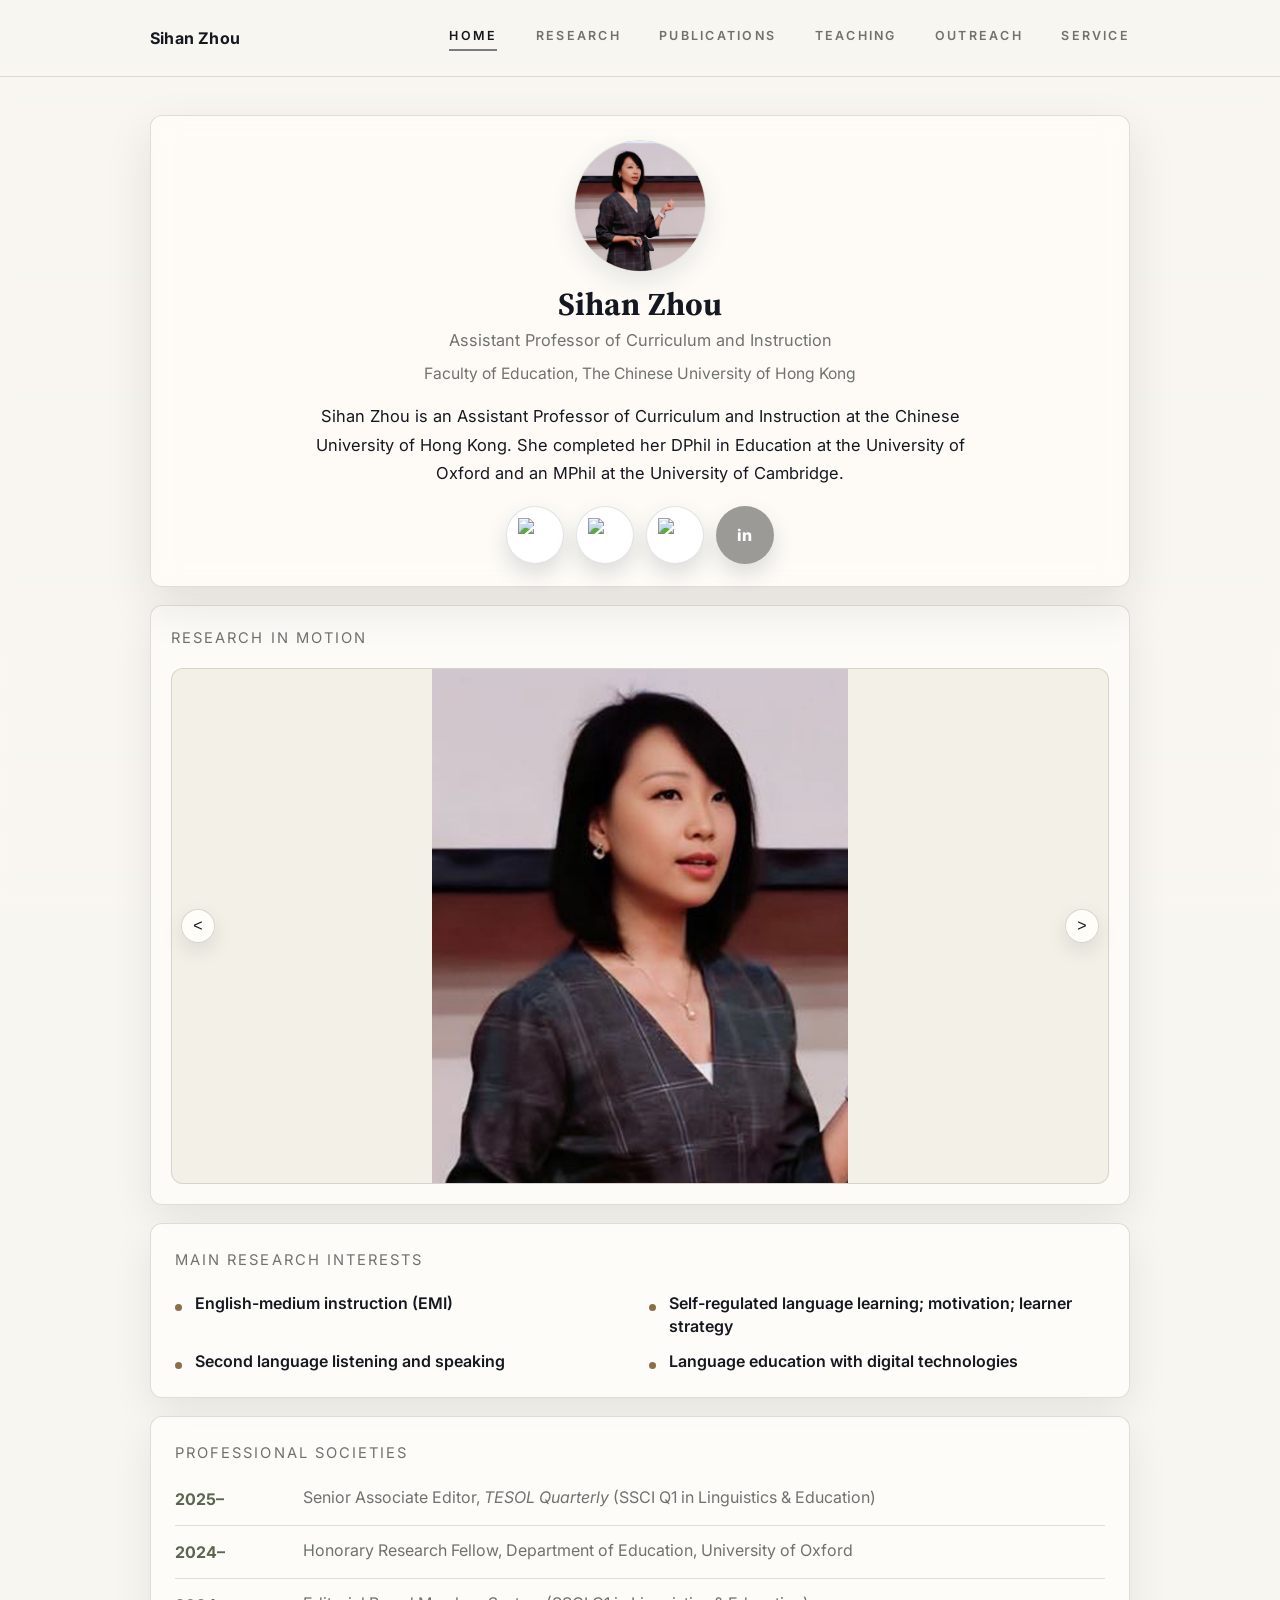
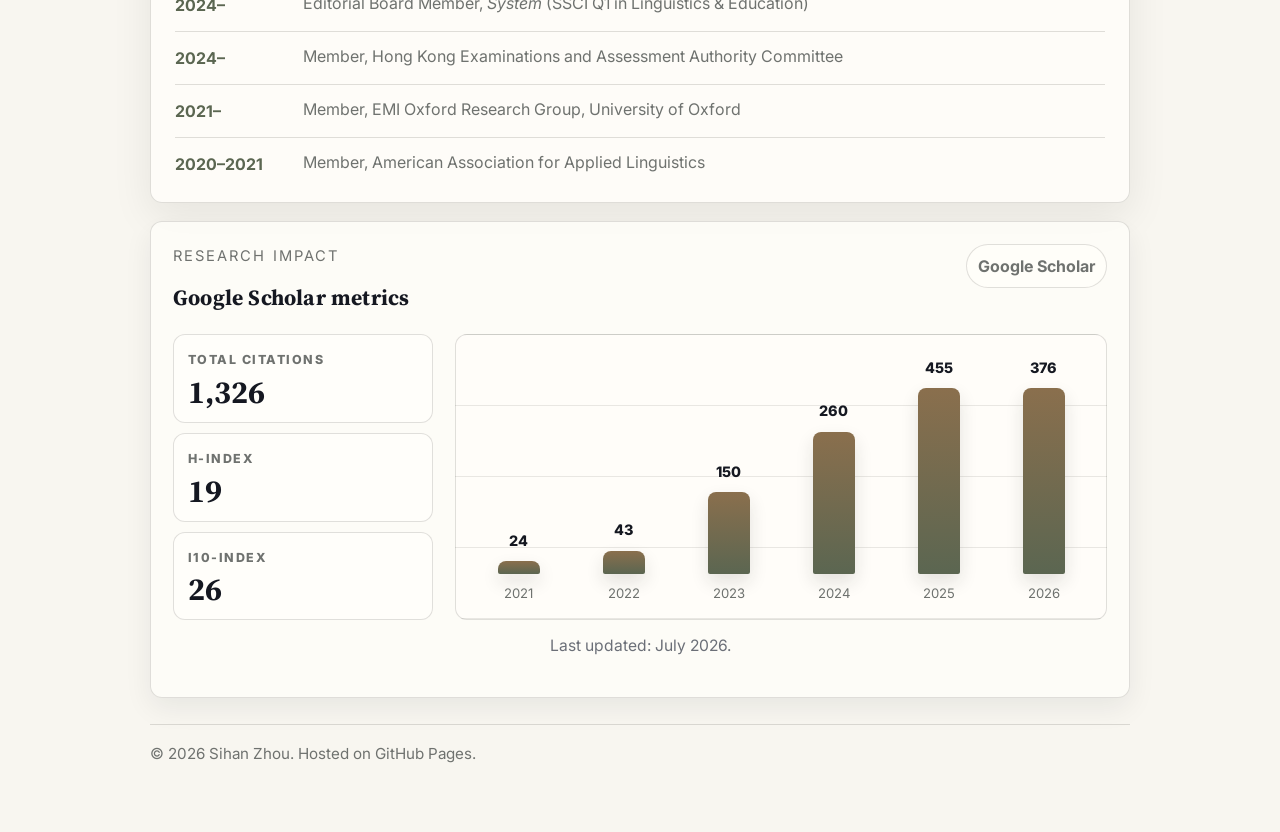
==== index.html @ 5aae5fed "Update homepage navigation and outreach content" ====
<!doctype html>
<html lang="en">
<head>
  <meta charset="utf-8" />
  <meta name="viewport" content="width=device-width, initial-scale=1" />
  <title>Sihan Zhou</title>
  <meta name="description" content="Academic homepage of Sihan Zhou, Assistant Professor at The Chinese University of Hong Kong." />
  <link rel="stylesheet" href="assets/style.css?v=12" />
</head>

<body class="home" data-tone="about">
<header class="site-header">
  <div class="container header-inner">
    <div class="brand">
      <a href="index.html">Sihan Zhou</a>
    </div>
    <nav class="nav">
      <a class="active" href="index.html">Home</a>
      <a href="research.html">Research</a>
      <a href="publications.html">Publications</a>
      <a href="teaching.html">Teaching</a>
      <a href="outreach.html">Outreach</a>
      <a href="service.html">Service</a>
    </nav>
  </div>
</header>

<main class="container">
  <section class="profile hero-profile">
    <img class="avatar-top" src="assets/avatar.jpg" alt="Portrait of Sihan Zhou" />
    <h1 class="name">Sihan Zhou</h1>
    <div class="role">Assistant Professor of Curriculum and Instruction</div>
    <div class="affil">Faculty of Education, The Chinese University of Hong Kong</div>

    <p class="hero-intro">
      Sihan Zhou is an Assistant Professor of Curriculum and Instruction at the Chinese University of Hong Kong. She completed her DPhil in Education at the University of Oxford and an MPhil at the University of Cambridge.
    </p>

    <div class="social-row profile-icons" aria-label="Profile links">
      <a class="social-icon logo-icon" href="https://scholar.google.com/citations?hl=en&user=duCsCeUAAAAJ" target="_blank" rel="noopener noreferrer" aria-label="Google Scholar">
        <img src="https://scholar.google.com/favicon.ico" alt="Google Scholar">
      </a>
      <a class="social-icon logo-icon" href="https://www.researchgate.net/profile/Sihan-Zhou-2" target="_blank" rel="noopener noreferrer" aria-label="ResearchGate">
        <img src="https://www.researchgate.net/favicon.ico" alt="ResearchGate">
      </a>
      <a class="social-icon logo-icon" href="https://www.fed.cuhk.edu.hk/cri/faculty/prof-zhou-sihan/" target="_blank" rel="noopener noreferrer" aria-label="CUHK profile">
        <img src="https://www.cuhk.edu.hk/favicon.ico" alt="CUHK">
      </a>
      <a class="social-icon muted-icon live-icon" href="https://uk.linkedin.com/in/sihan-zhou?trk=people-guest_people_search-card" target="_blank" rel="noopener noreferrer" aria-label="LinkedIn">in</a>
    </div>
  </section>

  <section class="home-band home-showcase">
    <div class="showcase-copy">
      <div class="kicker">Research in motion</div>
      <p>
        This homepage gathers Sihan Zhou's research on self-regulated learning, EMI, technology-assisted language learning, publications, teaching, and professional service.
      </p>
    </div>
    <div class="gallery-shell">
      <button class="gallery-arrow gallery-arrow-left" type="button" aria-label="Scroll gallery left">&lt;</button>
      <div class="photo-gallery" aria-label="Homepage image gallery">
        <figure class="photo-card tall">
          <img src="assets/gallery/sihan-zhou.jpg" alt="Sihan Zhou giving a talk" loading="lazy">
        </figure>
        <figure class="photo-card">
          <img src="assets/gallery/library.jpg" alt="Library bookshelves" loading="lazy">
        </figure>
        <figure class="photo-card">
          <img src="assets/gallery/open-books.jpg" alt="Open books arranged on a table" loading="lazy">
        </figure>
      </div>
      <button class="gallery-arrow gallery-arrow-right" type="button" aria-label="Scroll gallery right">&gt;</button>
    </div>
  </section>

  <section class="home-band home-list-panel">
    <div class="kicker">Main research interests</div>
    <ul class="interest-list">
      <li>English-medium instruction (EMI)</li>
      <li>Self-regulated language learning; motivation; learner strategy</li>
      <li>Second language listening and speaking</li>
      <li>Language education with digital technologies</li>
    </ul>
  </section>

  <section class="home-band home-list-panel">
    <div class="kicker">Professional societies</div>
    <div class="society-timeline">
      <article>
        <span>2025&ndash;</span>
        <p>Senior Associate Editor, <em>TESOL Quarterly</em> (SSCI Q1 in Linguistics &amp; Education)</p>
      </article>
      <article>
        <span>2024&ndash;</span>
        <p>Honorary Research Fellow, Department of Education, University of Oxford</p>
      </article>
      <article>
        <span>2024&ndash;</span>
        <p>Editorial Board Member, <em>System</em> (SSCI Q1 in Linguistics &amp; Education)</p>
      </article>
      <article>
        <span>2024&ndash;</span>
        <p>Member, Hong Kong Examinations and Assessment Authority Committee</p>
      </article>
      <article>
        <span>2021&ndash;</span>
        <p>Member, EMI Oxford Research Group, University of Oxford</p>
      </article>
      <article>
        <span>2020&ndash;2021</span>
        <p>Member, American Association for Applied Linguistics</p>
      </article>
    </div>
  </section>

  <section class="home-band impact-overview">
    <div class="impact-heading">
      <div>
        <div class="kicker">Research impact</div>
        <h2>Google Scholar metrics</h2>
      </div>
      <a href="https://scholar.google.com/citations?hl=en&user=duCsCeUAAAAJ" target="_blank" rel="noopener noreferrer">Google Scholar</a>
    </div>

    <div class="impact-grid">
      <div class="impact-metrics">
        <article>
          <span>Total citations</span>
          <strong>1,326</strong>
        </article>
        <article>
          <span>h-index</span>
          <strong>19</strong>
        </article>
        <article>
          <span>i10-index</span>
          <strong>26</strong>
        </article>
      </div>

      <div class="citation-chart" aria-label="Google Scholar citations by year, 2021 to 2026">
        <div class="bar" style="--value:5.3%"><span>24</span><em>2021</em></div>
        <div class="bar" style="--value:9.5%"><span>43</span><em>2022</em></div>
        <div class="bar" style="--value:33%"><span>150</span><em>2023</em></div>
        <div class="bar" style="--value:57%"><span>260</span><em>2024</em></div>
        <div class="bar" style="--value:100%"><span>455</span><em>2025</em></div>
        <div class="bar" style="--value:82.6%"><span>376</span><em>2026</em></div>
      </div>
    </div>

    <p class="metric-note">Last updated: July 2026.</p>
  </section>

  <footer class="footer">
    <div>© <span id="year"></span> Sihan Zhou. Hosted on GitHub Pages.</div>
  </footer>
</main>

<script src="assets/site.js?v=12"></script>
</body>
</html>
---- assets/style.css ----
@import url('https://fonts.googleapis.com/css2?family=Inter:wght@400;500;600&family=Source+Serif+4:wght@400;600;700&display=swap');

/* THEME TOKENS (整站色调) */
:root{
  /* Global text
     --fg: 主正文颜色（标题/正文）
     --muted: 次级文字（说明/label/注释）
  */
  --fg:#151821;
  --muted:#6f726f;

  /* Brand accent
     --accent: 链接色/可点击强调
     --accent2: 少量点缀色（可选）
  */
  --accent:#5b6651;
  --accent2:#8a6f4d;

  /* Surfaces / borders
     --line: 分割线/边框
     --glass: 毛玻璃卡片底（更透明）
     --glass-strong: 毛玻璃卡片底（更实）
  */
  --line: rgba(40, 40, 34, 0.14);
  --glass: rgba(255, 254, 250, 0.70);
  --glass-strong: rgba(255, 254, 250, 0.82);

  /* Page backgrounds 
     --page-bg: 非 home 页背景
  */
  --page-bg: #f8f6f0;

  /* Home background control
     home-fallback: 背景图加载失败时的底色
     home-veil: 背景图上覆盖的
  */
  --home-fallback: #f8f6f0;
  --home-veil: rgba(248, 246, 240, 0.72);

  /* Metrics palette (卡片内部小块配色) */
  --m-green:#A5B46E;
  --m-gold:#E9C77B;
  --m-red:#9E4A47;

  /* Layout */
  --max: 980px;
  --radius: 12px;
  --shadow: 0 18px 48px rgba(30, 29, 25, 0.10);
  --page-accent: var(--accent);
  --page-accent-soft: rgba(91, 102, 81, 0.12);
}

/* BASE */
*{ box-sizing:border-box; }
html{ scroll-behavior:smooth; }

body{
  margin:0;
  color:var(--fg);
  line-height:1.75;
  font-family: Inter, ui-sans-serif, system-ui, -apple-system, Segoe UI, Roboto, Helvetica, Arial;
  background: var(--page-bg);
}

/* Links */
a{ color:var(--accent); text-decoration:none; }
a:hover{ text-decoration:underline; }

.page-about,
.page-research,
.page-publications,
.page-teaching,
.page-service,
.page-contact{
  --page-accent:#5b6651;
  --page-accent-soft:rgba(91,102,81,0.12);
}

body:not(.home) h1{
  color:var(--fg);
}

body:not(.home) .section{
  border-top:1px solid var(--line);
}

body:not(.home) .pills a:hover,
body:not(.home) .tools a:hover{
  border-color:var(--page-accent);
  background:var(--page-accent-soft);
}

/* Layout */
.container{
  width:min(var(--max), calc(100% - 44px));
  margin:0 auto;
}

main{ padding:24px 0 64px; }

/* Header */
.site-header{
  position:sticky;
  top:0;
  z-index:50;
  background:rgba(248,246,240,0.94);
  backdrop-filter: blur(10px);
  -webkit-backdrop-filter: blur(10px);
  border-bottom:1px solid var(--line);
}

.header-inner{
  display:flex;
  align-items:center;
  justify-content:space-between;
  gap:34px;
  padding:24px 0;
}

.brand a{
  font-weight:700;
  letter-spacing:0.2px;
  color:var(--fg);
}

.brand .sub{
  display:none;
}

.nav{
  display:flex;
  flex-wrap:nowrap;
  gap:clamp(20px, 3vw, 42px);
  justify-content:flex-end;
  align-items:center;
  font-size:0.78rem;
  letter-spacing:0.18em;
  text-transform:uppercase;
  font-weight:600;
  white-space:nowrap;
}

.nav a{
  position:relative;
  padding:4px 0 8px;
  border-radius:0;
  color:var(--muted);
  border:0;
  background:transparent;
  box-shadow:none;
  line-height:1.2;
}

.nav a.active,
.nav a:hover{
  color:var(--fg);
  background:transparent;
  text-decoration:none;
}

.nav a::after{
  content:"";
  position:absolute;
  left:0;
  right:0;
  bottom:0;
  height:2px;
  background:currentColor;
  transform:scaleX(0);
  transform-origin:center;
  opacity:0.55;
  transition:transform 180ms ease, opacity 180ms ease;
}

.nav a.active::after,
.nav a:hover::after{
  transform:scaleX(1);
}

/* Typography */
h1,h2,h3{
  font-family: "Source Serif 4", ui-serif, Georgia, "Times New Roman", Times, serif;
  letter-spacing:0.2px;
}

h1{ margin:0 0 8px; font-size:2.2rem; line-height:1.18; }
h2{ margin:0 0 10px; font-size:1.36rem; }
h3{ margin:0 0 8px; font-size:1.06rem; }

.lead{ margin:0 0 14px; color:var(--muted); font-size:1.06rem; }
.small{ color:var(--muted); font-size:0.95rem; }

hr.sep{
  border:0;
  border-top:1px solid var(--line);
  margin:18px 0;
}

/* Footer */
.footer{
  margin-top:26px;
  padding-top:16px;
  border-top:1px solid var(--line);
  color:var(--muted);
  font-size:0.95rem;
}

/* HOME: fixed landscape background + glass foreground */
body.home{
  background: var(--home-fallback);
}

body.home::before{
  content:"";
  position:fixed;
  inset:0;
  background:
    linear-gradient(180deg, rgba(255,255,255,0.16) 0%, rgba(255,255,255,0.22) 100%);
  background-size: cover;
  background-position: center;
  background-repeat:no-repeat;
  transform: translateZ(0);
  z-index:-2;
}

/* Soft veil for readability (driven by --home-veil) */
body.home::after{
  content:"";
  position:fixed;
  inset:0;
  background: var(--home-veil);
  backdrop-filter: blur(2px);
  -webkit-backdrop-filter: blur(2px);
  z-index:-1;
}

/* Home stays in one quiet tone across sections. */
body.home[data-tone]{ --home-veil: rgba(248, 246, 240, 0.72); }

/* TOP PROFILE BLOCK (centered) */
.profile{
  margin-top:14px;
  text-align:center;
  padding:18px 14px 16px;
  border:1px solid var(--line);
  border-radius: var(--radius);
  background: var(--glass);
  backdrop-filter: blur(14px) saturate(140%);
  -webkit-backdrop-filter: blur(14px) saturate(140%);
  box-shadow: var(--shadow);
}

.hero-profile{
  padding:24px 18px 22px;
}

.hero-intro{
  width:min(680px, 100%);
  margin:14px auto 0;
  color:var(--fg);
  font-size:1.03rem;
}

.profile .avatar-top{
  width: 132px;
  height: 132px;
  border-radius: 999px; /* circular crop */
  object-fit: cover;
  border:1px solid var(--line);
  box-shadow: 0 10px 26px rgba(16,24,40,0.10);
  display:block;
  margin: 0 auto;
}

.profile .name{
  margin-top:14px;
  margin-bottom:2px;
  font-size:2rem;
}

.profile .role{
  color: var(--muted);
  font-size:1.02rem;
}

.profile .affil{
  margin-top:6px;
  color: var(--muted);
  font-size:0.98rem;
}

.pills{
  display:flex;
  flex-wrap:wrap;
  gap:10px;
  justify-content:center;
  margin-top:12px;
}

.pills a{
  padding:7px 11px;
  border:1px solid var(--line);
  border-radius:999px;
  color:var(--muted);
  background:rgba(255,254,250,0.72);
}

.pills a:hover{
  background:rgba(255,255,255,0.88);
  color:var(--fg);
  text-decoration:none;
}

/* GLASS PANELS (home + reusable) */
.panels{
  margin-top:18px;
  padding-bottom: 26px;
  scroll-snap-type: y proximity;
}

.panel{
  scroll-snap-align: start;
  width:min(760px, 100%);
  margin: 18vh auto 0;
  padding: 18px 18px 20px;
  border:1px solid var(--line);
  border-radius: var(--radius);
  background: var(--glass-strong);
  backdrop-filter: blur(14px) saturate(140%);
  -webkit-backdrop-filter: blur(14px) saturate(140%);
  box-shadow: 0 12px 30px rgba(16, 24, 40, 0.10);
}

.panel:first-child{ margin-top: 12vh; }

.kicker{
  font-size:0.92rem;
  letter-spacing:0.14em;
  text-transform:uppercase;
  color: var(--muted);
  margin-bottom:8px;
}

/* HORIZONTAL SCROLLING GALLERY (inside a panel) */
.gallery{
  margin-top:12px;
  display:flex;
  gap:12px;
  overflow-x:auto;
  padding-bottom:6px;
  scroll-snap-type: x mandatory;
  -webkit-overflow-scrolling: touch;
}

.gallery::-webkit-scrollbar{ height:8px; }
.gallery::-webkit-scrollbar-thumb{
  background: rgba(16,24,40,0.18);
  border-radius:999px;
}

.g-item{
  flex: 0 0 auto;
  width: min(520px, 82vw);
  scroll-snap-align: start;
  border:1px solid var(--line);
  border-radius: var(--radius);
  background: rgba(255,255,255,0.72);
  overflow:hidden;
}

.g-item img{
  width:100%;
  height: 300px;
  object-fit: cover;
  display:block;
}

.g-item .cap{
  padding:10px 12px;
  border-top:1px solid var(--line);
  color: var(--muted);
  font-size:0.95rem;
}

/* PUBLICATIONS: mini tools */
.pub{
  padding:12px 0;
  border-top:1px dashed var(--line);
}

.pub:first-of-type{ border-top:none; padding-top:0; }

.pub .tools{
  margin-top:8px;
  display:flex;
  flex-wrap:wrap;
  gap:10px;
}

.pub .tools a{
  padding:7px 11px;
  border:1px solid var(--line);
  border-radius:999px;
  color:var(--muted);
  background:rgba(255,255,255,0.70);
}

.pub .tools a:hover{
  background:rgba(255,255,255,0.88);
  color:var(--fg);
  text-decoration:none;
}

.home-band{
  margin-top:18px;
}

.quick-grid{
  display:grid;
  grid-template-columns: repeat(2, minmax(0, 1fr));
  gap:12px;
}

.quick-card{
  display:block;
  min-height:124px;
  padding:16px;
  border:1px solid var(--line);
  border-radius:var(--radius);
  background:rgba(255,254,250,0.74);
  backdrop-filter: blur(12px) saturate(140%);
  -webkit-backdrop-filter: blur(12px) saturate(140%);
  box-shadow: 0 8px 24px rgba(16, 24, 40, 0.08);
  color:var(--fg);
}

.quick-card:hover{
  text-decoration:none;
  background:rgba(255,254,250,0.92);
}

.quick-card strong{
  display:block;
  margin-top:8px;
  line-height:1.45;
}

.home-list-panel{
  padding:24px;
  border:1px solid var(--line);
  border-radius:var(--radius);
  background:rgba(255,254,250,0.76);
  box-shadow: 0 14px 40px rgba(30, 29, 25, 0.08);
}

.interest-list{
  list-style:none;
  margin:18px 0 0;
  padding:0;
  display:grid;
  grid-template-columns:repeat(2, minmax(0, 1fr));
  gap:12px 18px;
}

.interest-list li{
  position:relative;
  padding-left:20px;
  color:var(--fg);
  font-weight:600;
  line-height:1.45;
}

.interest-list li::before{
  content:"";
  position:absolute;
  left:0;
  top:0.75em;
  width:7px;
  height:7px;
  border-radius:999px;
  background:var(--accent2);
}

.society-timeline{
  margin-top:18px;
  display:grid;
  gap:12px;
}

.society-timeline article{
  display:grid;
  grid-template-columns:110px 1fr;
  gap:18px;
  padding-top:12px;
  border-top:1px solid var(--line);
}

.society-timeline article:first-child{
  border-top:none;
  padding-top:0;
}

.society-timeline span{
  color:var(--accent);
  font-weight:700;
}

.society-timeline p{
  margin:0;
  color:var(--muted);
  line-height:1.55;
}

.home-showcase{
  display:block;
  padding:20px;
  border:1px solid var(--line);
  border-radius:var(--radius);
  background:rgba(255,254,250,0.70);
  box-shadow: 0 14px 40px rgba(30, 29, 25, 0.08);
}

.showcase-copy{
  margin-bottom:16px;
}

.showcase-copy h2{
  display:none;
}

.showcase-copy p{
  display:none;
  margin:0;
  color:var(--muted);
}

.gallery-shell{
  position:relative;
}

.photo-gallery{
  display:flex;
  gap:0;
  overflow:hidden;
  scroll-snap-type:x mandatory;
  scroll-behavior:smooth;
  padding:0;
  scrollbar-width:none;
}

.photo-card{
  flex:0 0 100%;
  position:relative;
  margin:0;
  overflow:hidden;
  border-radius:var(--radius);
  border:1px solid var(--line);
  background:#f3f0e8;
  scroll-snap-align:start;
  aspect-ratio: 16 / 8.8;
}

.photo-card.tall{
  grid-row:auto;
}

.photo-card img{
  width:100%;
  height:100%;
  display:block;
  object-fit:contain;
  object-position:center;
}

.photo-card figcaption{
  display:none;
}

.gallery-arrow{
  position:absolute;
  top:50%;
  z-index:2;
  width:34px;
  height:34px;
  border-radius:999px;
  border:1px solid rgba(40,40,34,0.18);
  background:rgba(255,254,250,0.88);
  color:var(--fg);
  font-size:1rem;
  line-height:1;
  cursor:pointer;
  transform:translateY(-50%);
  box-shadow:0 8px 20px rgba(30,29,25,0.10);
}

.gallery-arrow:hover{
  background:#fffefa;
}

.gallery-arrow-left{ left:10px; }
.gallery-arrow-right{ right:10px; }

.home-social-block{
  margin-top:26px;
  padding-top:20px;
  border-top:1px solid var(--line);
}

.research-overview h2{
  margin-bottom:18px;
}

.research-home-grid{
  display:grid;
  grid-template-columns:repeat(3, minmax(0, 1fr));
  gap:14px;
}

.research-home-grid article{
  min-height:220px;
  padding:18px;
  border:1px solid var(--line);
  border-radius:var(--radius);
  background:rgba(255,254,250,0.76);
}

.research-home-grid span{
  display:block;
  margin-bottom:26px;
  color:var(--accent2);
  font-family:"Source Serif 4", ui-serif, Georgia, "Times New Roman", Times, serif;
  font-size:1.6rem;
  font-weight:700;
}

.research-home-grid p{
  margin:0;
  color:var(--muted);
}

.current-work-grid{
  display:grid;
  grid-template-columns:repeat(3, minmax(0, 1fr));
  gap:14px;
  margin-top:14px;
}

.current-work-grid a{
  display:block;
  padding:14px 16px;
  border-top:2px solid rgba(91,102,81,0.38);
  color:var(--fg);
  background:rgba(255,254,250,0.58);
}

.current-work-grid a:hover{
  background:rgba(255,254,250,0.88);
  text-decoration:none;
}

.current-work-grid span{
  display:block;
  margin-bottom:6px;
  color:var(--muted);
  font-size:0.78rem;
  font-weight:800;
  letter-spacing:0.12em;
  text-transform:uppercase;
}

.impact-overview{
  padding:22px;
  border:1px solid var(--line);
  border-radius:var(--radius);
  background:rgba(255,254,250,0.72);
  box-shadow:0 10px 28px rgba(16,24,40,0.07);
}

.impact-heading{
  display:flex;
  align-items:flex-start;
  justify-content:space-between;
  gap:18px;
  margin-bottom:18px;
}

.impact-heading h2{
  margin-bottom:0;
}

.impact-heading a{
  flex:0 0 auto;
  padding:7px 11px;
  border:1px solid var(--line);
  border-radius:999px;
  color:var(--muted);
  background:rgba(255,254,250,0.72);
  font-weight:700;
}

.impact-heading a:hover{
  color:var(--fg);
  background:#fffefa;
  text-decoration:none;
}

.impact-grid{
  display:grid;
  grid-template-columns:260px minmax(0, 1fr);
  gap:22px;
  align-items:stretch;
}

.impact-metrics{
  display:grid;
  gap:10px;
}

.impact-metrics article{
  padding:14px;
  border:1px solid var(--line);
  border-radius:var(--radius);
  background:rgba(255,254,250,0.78);
}

.impact-metrics span{
  display:block;
  color:var(--muted);
  font-size:0.78rem;
  font-weight:800;
  letter-spacing:0.12em;
  text-transform:uppercase;
}

.impact-metrics strong{
  display:block;
  margin-top:5px;
  color:var(--fg);
  font-family:"Source Serif 4", ui-serif, Georgia, "Times New Roman", Times, serif;
  font-size:2rem;
  line-height:1;
}

.citation-chart{
  min-height:260px;
  display:grid;
  grid-template-columns:repeat(6, minmax(0, 1fr));
  gap:12px;
  align-items:end;
  padding:20px 16px 14px;
  border:1px solid var(--line);
  border-radius:var(--radius);
  background:
    linear-gradient(to top, rgba(40,40,34,0.10) 1px, transparent 1px) 0 0 / 100% 25%,
    rgba(255,254,250,0.62);
}

.citation-chart .bar{
  min-width:0;
  height:100%;
  display:flex;
  flex-direction:column;
  justify-content:flex-end;
  align-items:center;
  gap:8px;
}

.citation-chart .bar::before{
  content:"";
  width:100%;
  max-width:42px;
  height:var(--value);
  min-height:12px;
  border-radius:8px 8px 2px 2px;
  background:linear-gradient(180deg, #8a6f4d, #5b6651);
  box-shadow:0 8px 18px rgba(30,29,25,0.12);
}

.citation-chart span{
  order:-1;
  color:var(--fg);
  font-weight:800;
  font-size:0.9rem;
}

.citation-chart em{
  color:var(--muted);
  font-style:normal;
  font-size:0.82rem;
}

.about-prose{
  font-family:"Source Serif 4", ui-serif, Georgia, "Times New Roman", Times, serif;
  font-size:1.22rem;
  line-height:1.9;
  color:#555651;
}

.about-prose p{
  margin:0 0 24px;
}

.about-prose p:last-child{
  margin-bottom:0;
}

.text-highlight{
  color:#a56f37;
}

.event-feature{
  display:grid;
  grid-template-columns:minmax(0, 1fr) minmax(220px, 340px);
  gap:22px;
  align-items:start;
}

.event-feature img{
  width:100%;
  display:block;
  border-radius:var(--radius);
  border:1px solid var(--line);
  box-shadow:0 14px 32px rgba(30,29,25,0.12);
}

.colorful-grid .quick-card{
  position:relative;
  overflow:hidden;
}

.colorful-grid .quick-card::before{
  content:"";
  position:absolute;
  inset:0 auto 0 0;
  width:5px;
  background:#8a6f4d;
}

.accent-research,
.accent-publications,
.accent-teaching{ --card-accent:#8a6f4d; }

.theme-list{
  display:grid;
  gap:14px;
}

.theme-list h3{
  margin-bottom:4px;
}

.featured-mini{
  display:grid;
  gap:10px;
}

.featured-mini a{
  display:block;
  padding:11px 12px;
  border:1px solid var(--line);
  border-radius:var(--radius);
  background:rgba(255,255,255,0.64);
  color:var(--fg);
}

.featured-mini a:hover{
  background:rgba(255,255,255,0.88);
  text-decoration:none;
}

.more-link{
  margin-top:14px;
}

.section{
  margin-top:18px;
  padding:22px;
  border:1px solid var(--line);
  border-radius:var(--radius);
  background:rgba(255,254,250,0.72);
  box-shadow: 0 10px 28px rgba(16, 24, 40, 0.07);
}

.intro-section,
.contact-panel{
  display:grid;
  grid-template-columns: 1fr auto;
  align-items:center;
  gap:22px;
}

.contact-redesign{
  grid-template-columns:minmax(0, 0.9fr) minmax(0, 1.1fr);
  align-items:start;
}

.contact-intro{
  max-width:620px;
}

.page-portrait{
  width:154px;
  height:154px;
  border-radius:999px;
  object-fit:cover;
  border:1px solid var(--line);
}

.grid{
  display:grid;
  grid-template-columns: repeat(2, minmax(0, 1fr));
  gap:14px;
}

.item{
  padding:16px;
  border:1px solid var(--line);
  border-radius:var(--radius);
  background:rgba(255,254,250,0.62);
}

.item p{
  margin:0;
  color:var(--muted);
}

.research-strip{
  display:flex;
  flex-wrap:wrap;
  gap:10px;
}

.research-strip span{
  padding:10px 12px;
  border:1px solid var(--line);
  border-radius:999px;
  background:rgba(255,254,250,0.72);
  color:var(--fg);
}

.research-grid{
  grid-template-columns: repeat(3, minmax(0, 1fr));
}

.theme-card{
  border-top:3px solid color-mix(in srgb, var(--accent) 48%, white);
}

.grant-list,
.service-list{
  display:grid;
  gap:14px;
}

.grant-card,
.service-card,
.feature-pub,
.course-card{
  border:1px solid var(--line);
  border-radius:var(--radius);
  background:rgba(255,254,250,0.78);
  box-shadow: 0 8px 24px rgba(16, 24, 40, 0.06);
}

.grant-card{
  display:grid;
  grid-template-columns: 112px 1fr;
  gap:16px;
  padding:16px;
}

.grant-year{
  align-self:start;
  padding:8px 10px;
  border-radius:999px;
  background:rgba(31,94,75,0.12);
  color:var(--accent);
  font-weight:700;
  text-align:center;
  font-size:0.9rem;
}

.grant-card h3,
.service-card h3,
.course-card h3,
.feature-pub h3{
  margin-bottom:6px;
}

.grant-card p,
.service-card p,
.course-card p,
.feature-pub p{
  margin:0;
  color:var(--muted);
}

.featured-pubs{
  display:grid;
  gap:14px;
}

.feature-pub{
  display:grid;
  grid-template-columns: 118px 1fr;
  gap:16px;
  padding:16px;
}

.feature-pub.hot{
  border-color:rgba(138,111,77,0.24);
  background:linear-gradient(90deg, rgba(138,111,77,0.10), rgba(255,254,250,0.78));
}

.badge{
  display:inline-block;
  margin-bottom:8px;
  padding:4px 8px;
  border-radius:999px;
  background:rgba(138,111,77,0.12);
  color:#6d5435;
  font-size:0.8rem;
  font-weight:700;
}

.journal-cover{
  width:104px;
  height:138px;
  object-fit:cover;
  object-position:center;
  align-self:start;
  border-radius:8px;
  border:1px solid rgba(16,24,40,0.16);
  box-shadow:0 10px 22px rgba(16,24,40,0.16);
  background:#fff;
}

.service-cover{
  width:78px;
  height:104px;
}

.journal-mark{
  width:74px;
  height:96px;
  display:grid;
  place-items:center;
  align-self:start;
  border-radius:8px;
  border:1px solid rgba(16,24,40,0.16);
  box-shadow:0 8px 18px rgba(16,24,40,0.10);
  color:white;
  font-weight:800;
  letter-spacing:0.06em;
}

.journal-mark.system{ background:linear-gradient(145deg, #1f5e4b, #8cb369); }
.journal-mark.relc{ background:linear-gradient(145deg, #345995, #03cea4); }
.journal-mark.elt{ background:linear-gradient(145deg, #7a2e3a, #f4a261); }
.journal-mark.lt{ background:linear-gradient(145deg, #243b53, #7b2cbf); }
.journal-mark.aila{ background:linear-gradient(145deg, #2f3e46, #d9a441); }

.feature-pub a,
.service-card a{
  display:inline-block;
  margin-top:10px;
  font-weight:700;
}

.pub-year{
  margin-top:18px;
}

.pub-year:first-of-type{
  margin-top:0;
}

.cite-count{
  display:inline-block;
  margin-left:6px;
  padding:2px 7px;
  border-radius:999px;
  background:var(--page-accent-soft);
  color:var(--page-accent);
  font-weight:700;
  font-size:0.86rem;
}

.pub{
  display:grid;
  gap:8px;
}

.pub-tags{
  display:flex;
  flex-wrap:wrap;
  gap:6px;
}

.tag{
  display:inline-flex;
  align-items:center;
  min-height:24px;
  padding:2px 8px;
  border-radius:999px;
  background:rgba(91,102,81,0.10);
  color:#4f5947;
  font-size:0.76rem;
  font-weight:800;
  letter-spacing:0.04em;
}

.tag.citation{
  background:rgba(138,111,77,0.12);
  color:#6d5435;
}

.tag.sci{
  background:rgba(91,102,81,0.14);
  color:#46513d;
}

.tag.q1{
  background:rgba(165,180,110,0.22);
  color:#4e5a2f;
}

.tag.q2{
  background:rgba(233,199,123,0.25);
  color:#735b22;
}

.talk-list{
  display:grid;
  gap:10px;
  margin:0;
  padding-left:20px;
}

.talk-list li{
  color:var(--muted);
}

.course-grid{
  display:grid;
  grid-template-columns: repeat(3, minmax(0, 1fr));
  gap:14px;
}

.course-card{
  padding:16px;
}

.course-card span{
  display:inline-block;
  margin-bottom:10px;
  color:var(--accent);
  font-weight:800;
  font-size:0.9rem;
}

.service-card{
  padding:16px;
}

.service-details{
  margin:12px 0 0;
  padding-left:20px;
  color:var(--muted);
}

.service-details li{
  margin-bottom:8px;
}

.service-card.with-mark{
  display:grid;
  grid-template-columns:92px 1fr;
  gap:16px;
}

.left-pills{
  justify-content:flex-start;
}

.publication-callout{
  background:rgba(255,255,255,0.72);
}

.contact-list{
  display:grid;
  grid-template-columns:repeat(2, minmax(0, 1fr));
  gap:12px;
  min-width:0;
  width:100%;
}

.contact-list div{
  padding:14px;
  border:1px solid var(--line);
  border-radius:var(--radius);
  background:rgba(255,254,250,0.72);
  min-width:0;
}

.contact-list a{
  overflow-wrap:anywhere;
}

.contact-list span{
  display:block;
  margin-bottom:4px;
  color:var(--muted);
  font-size:0.92rem;
}

.social-section{
  text-align:center;
}

.social-row{
  display:flex;
  flex-wrap:wrap;
  gap:12px;
  justify-content:center;
  margin-top:14px;
}

.social-icon{
  width:48px;
  height:48px;
  display:grid;
  place-items:center;
  border-radius:999px;
  background:#202020;
  color:white;
  font-weight:800;
  letter-spacing:0.02em;
  box-shadow:0 10px 22px rgba(16,24,40,0.14);
}

.social-icon.logo-icon{
  background:white;
  border:1px solid rgba(16,24,40,0.12);
}

.social-icon.logo-icon img{
  width:28px;
  height:28px;
  object-fit:contain;
}

.profile-icons{
  margin-top:18px;
}

.profile-icons .social-icon{
  width:58px;
  height:58px;
}

.profile-icons .social-icon.logo-icon img{
  width:34px;
  height:34px;
}

.profile-icons .muted-icon{
  opacity:1;
  cursor:pointer;
  background:#9b9a96;
}

.social-icon:hover{
  background:var(--page-accent);
  color:white;
  text-decoration:none;
}

.muted-icon{
  opacity:0.45;
  cursor:not-allowed;
}

/* METRICS CARDS (glass + palette trio) */
.metrics{
  display:grid;
  grid-template-columns: repeat(2, minmax(0, 1fr));
  gap:16px;
  margin-top:14px;
}

.metric-card{
  border-radius: var(--radius);
  border: 1px solid rgba(255,255,255,0.35);
  background: rgba(255,255,255,0.28);
  backdrop-filter: blur(16px) saturate(150%);
  -webkit-backdrop-filter: blur(16px) saturate(150%);
  box-shadow: 0 18px 50px rgba(16, 24, 40, 0.14);
  padding:18px;
}

.metric-card h3{
  margin:0 0 12px;
  font-family: Inter, ui-sans-serif, system-ui, -apple-system, Segoe UI, Roboto, Helvetica, Arial;
  font-weight:700;
  font-size:1.18rem;
  letter-spacing:0.2px;
  color: var(--fg);
}

.metric-grid{
  display:grid;
  grid-template-columns: repeat(2, minmax(0, 1fr));
  gap:12px;
}

.metric{
  border-radius: 16px;
  border: 1px solid rgba(255,255,255,0.38);
  background: rgba(255,255,255,0.32);
  backdrop-filter: blur(14px) saturate(150%);
  -webkit-backdrop-filter: blur(14px) saturate(150%);
  padding:14px 12px;
  text-align:center;
  box-shadow: 0 10px 26px rgba(16, 24, 40, 0.10);
}

.metric .num{
  font-size:1.95rem;
  font-weight:750;
  color: var(--fg);
  line-height:1.05;
}

.metric .label{
  margin-top:6px;
  font-size:0.98rem;
  color: rgba(16, 24, 40, 0.62);
}

/* palette accents by position (cards: 1=Scholar, 2=RG; tiles: 1/2) */
.metric-card:nth-child(1) .metric:nth-child(1){
  background: color-mix(in srgb, var(--m-gold) 38%, rgba(255,255,255,0.30));
}
.metric-card:nth-child(1) .metric:nth-child(2){
  background: color-mix(in srgb, var(--m-green) 38%, rgba(255,255,255,0.30));
}
.metric-card:nth-child(2) .metric:nth-child(1){
  background: color-mix(in srgb, var(--m-green) 38%, rgba(255,255,255,0.30));
}
.metric-card:nth-child(2) .metric:nth-child(2){
  background: color-mix(in srgb, var(--m-red) 34%, rgba(255,255,255,0.30));
}

/* fallback for browsers without color-mix */
@supports not (background: color-mix(in srgb, white 50%, black)){
  .metric-card:nth-child(1) .metric:nth-child(1){ background: rgba(233,199,123,0.34); }
  .metric-card:nth-child(1) .metric:nth-child(2){ background: rgba(165,180,110,0.34); }
  .metric-card:nth-child(2) .metric:nth-child(1){ background: rgba(165,180,110,0.34); }
  .metric-card:nth-child(2) .metric:nth-child(2){ background: rgba(158,74,71,0.30); }
}

.metric-note{
  margin-top:12px;
  text-align:center;
  color: rgba(16, 24, 40, 0.62);
  font-size:0.98rem;
}

/* Responsive */
@media (max-width: 900px){
  .panel{ margin-top: 10vh; }
  .g-item img{ height: 240px; }
}

@media (max-width: 860px){
  .metrics{ grid-template-columns: 1fr; }
  .quick-grid,
  .interest-list,
  .grid,
  .research-grid,
  .research-home-grid,
  .current-work-grid,
  .impact-grid,
  .course-grid,
  .home-showcase,
  .intro-section,
  .contact-panel{
    grid-template-columns:1fr;
  }

  .grant-card,
  .feature-pub,
  .service-card.with-mark,
  .event-feature{
    grid-template-columns:1fr;
  }

  .society-timeline article{
    grid-template-columns:1fr;
    gap:4px;
  }

  .photo-card.tall{
    grid-row:auto;
  }

  .page-portrait{
    width:132px;
    height:132px;
  }
}

@media (max-width: 620px){
  .container{
    width:min(100% - 32px, var(--max));
  }

  .header-inner{
    display:flex;
    align-items:center;
    padding:14px 0;
    gap:16px;
  }

  .brand{
    width:auto;
    margin-bottom:0;
    flex:0 0 auto;
  }

  .brand a{
    display:block;
    white-space:nowrap;
  }

  .nav{
    flex-wrap:nowrap;
    justify-content:flex-start;
    gap:16px;
    overflow-x:auto;
    padding-bottom:4px;
    -webkit-overflow-scrolling: touch;
    font-size:0.68rem;
    flex:1 1 auto;
  }

  .nav a{
    flex:0 0 auto;
    padding:4px 0 8px;
  }

  h1{
    font-size:2rem;
  }

  .profile{
    padding:20px 16px;
  }
}

/* Publications: compact metrics */
.pubpage .metrics{
  gap: 12px;
  margin-top: 10px;
}

.pubpage .metric-card{
  padding: 14px;
  box-shadow: 0 12px 34px rgba(16, 24, 40, 0.12);
}

.pubpage .metric-card h3{
  margin: 0 0 10px;
  font-size: 1.02rem;
}

.pubpage .metric-grid{
  gap: 10px;
}

.pubpage .metric{
  padding: 10px 10px;
  border-radius: 14px;
}

.pubpage .metric .num{
  font-size: 1.45rem;
  font-weight: 750;
}

.pubpage .metric .label{
  margin-top: 4px;
  font-size: 0.92rem;
}

.pubpage .metric-note{
  margin-top: 10px;
  font-size: 0.92rem;
}

/* optional: keep cards narrower */
.pubpage .metrics{
  width: min(720px, 100%);
}

/* Publications: center metrics + center note */
.pubpage .metrics{
  width: fit-content;
  margin: 10px auto 0;
  justify-content: center;
  align-content: center;
}

.pubpage .metric-note{
  width: fit-content;
  margin: 10px auto 0;
}

@media (max-width: 860px){
  .pubpage .metrics{
    width: min(520px, 100%);
  }
}
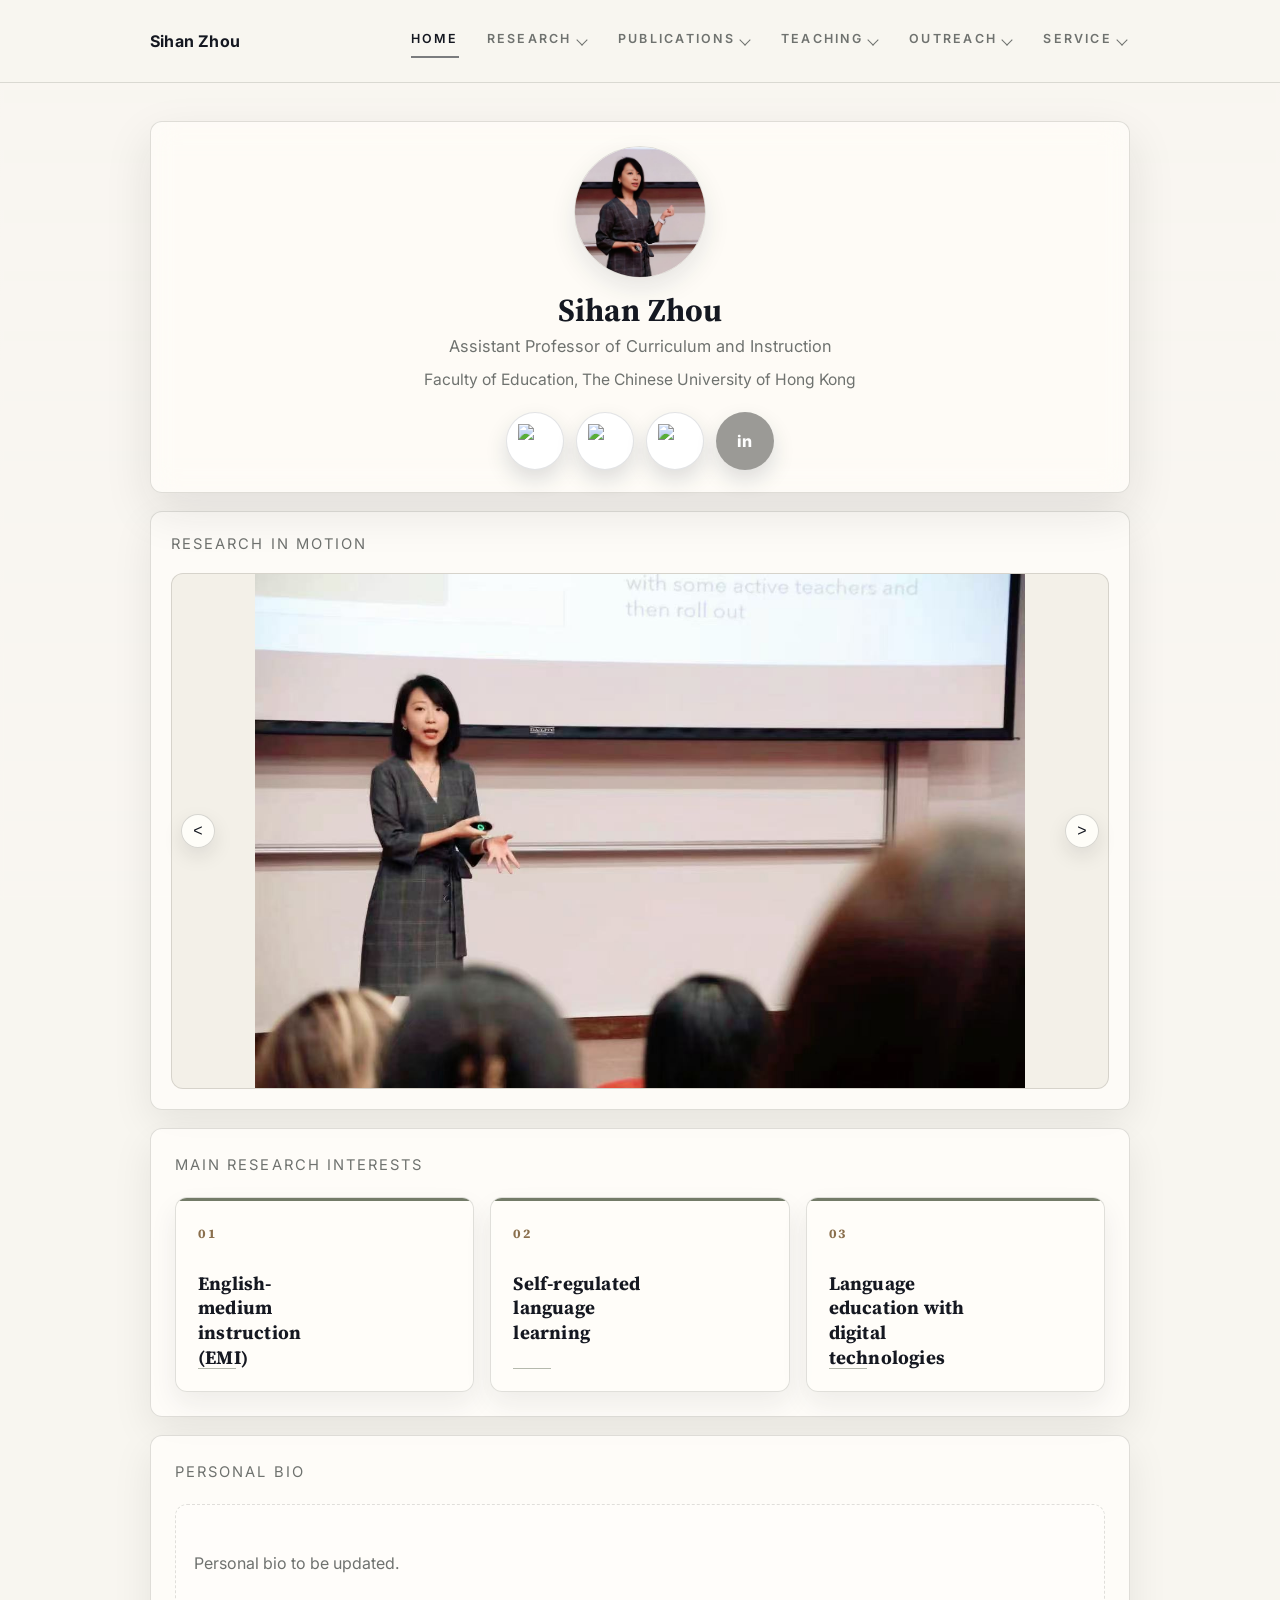
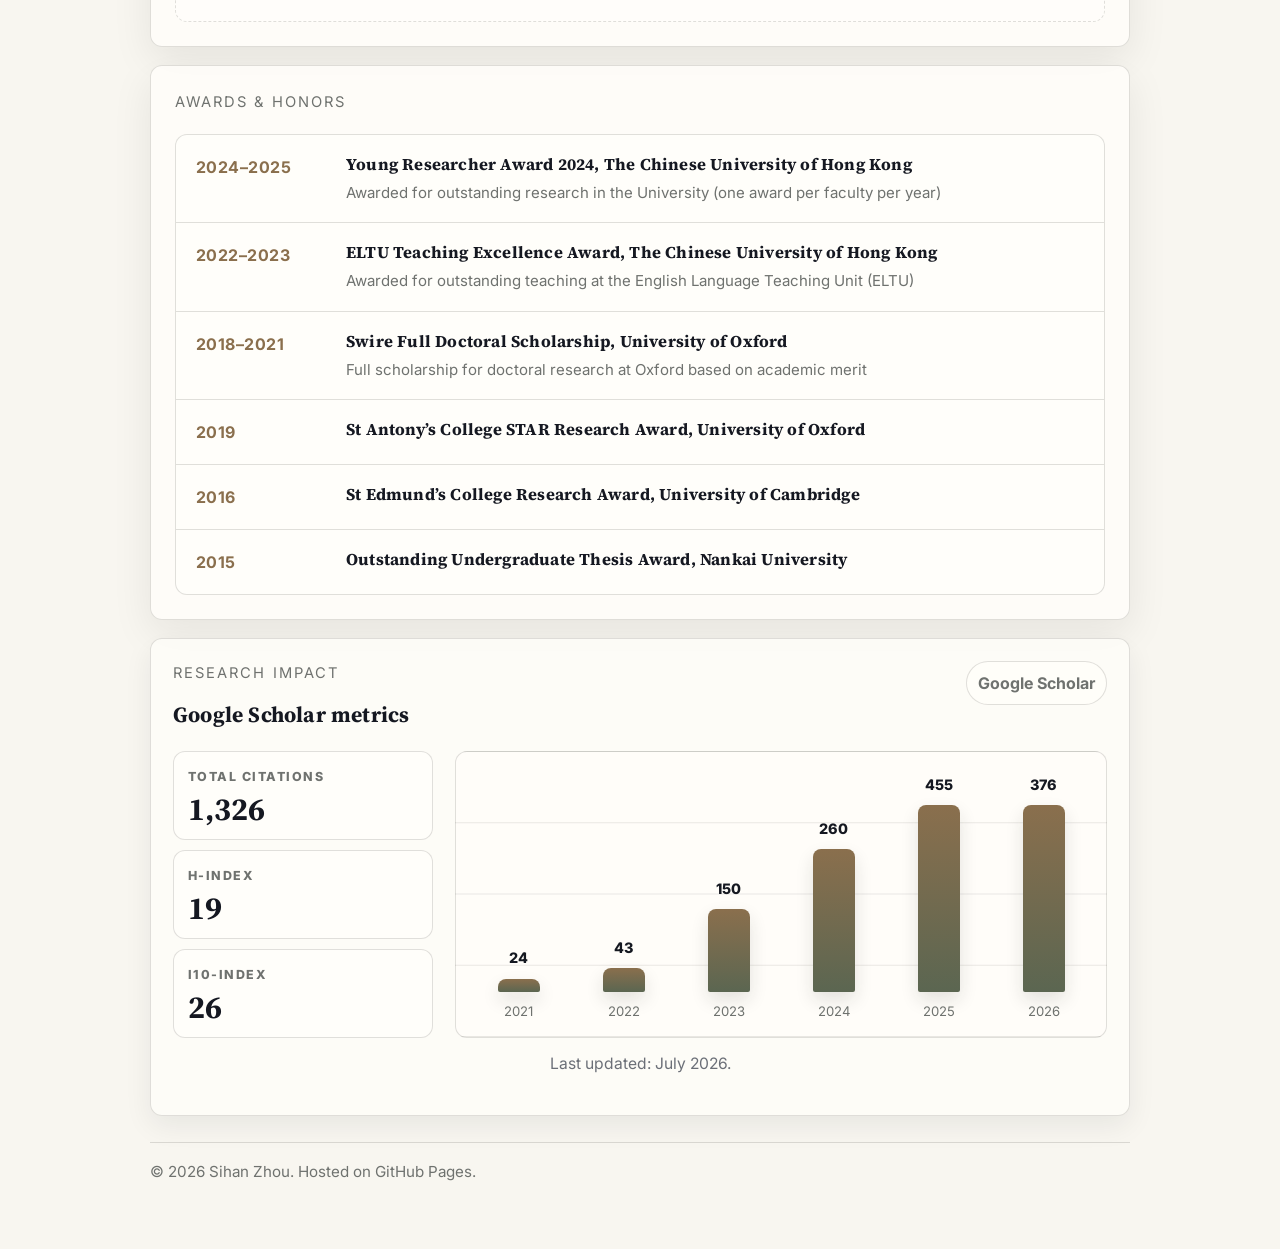
==== commit 8bc85879: "Revise academic site content and galleries" ====
--- a/index.html
+++ b/index.html
@@ -5,7 +5,7 @@
   <meta name="viewport" content="width=device-width, initial-scale=1" />
   <title>Sihan Zhou</title>
   <meta name="description" content="Academic homepage of Sihan Zhou, Assistant Professor at The Chinese University of Hong Kong." />
-  <link rel="stylesheet" href="assets/style.css?v=12" />
+  <link rel="stylesheet" href="assets/style.css?v=16" />
 </head>
 
 <body class="home" data-tone="about">
@@ -14,13 +14,49 @@
     <div class="brand">
       <a href="index.html">Sihan Zhou</a>
     </div>
-    <nav class="nav">
-      <a class="active" href="index.html">Home</a>
-      <a href="research.html">Research</a>
-      <a href="publications.html">Publications</a>
-      <a href="teaching.html">Teaching</a>
-      <a href="outreach.html">Outreach</a>
-      <a href="service.html">Service</a>
+    <nav class="nav" aria-label="Main navigation">
+      <a class="nav-top active" href="index.html">Home</a>
+      <div class="nav-group">
+        <a class="nav-top" href="research.html">Research</a>
+        <button class="nav-toggle" type="button" aria-expanded="false" aria-label="Open Research menu"></button>
+        <div class="dropdown-menu">
+          <a href="research.html#projects-grants">Projects &amp; Grants</a>
+          <a href="research.html#invited-presentations-talks">Invited Conference Presentations &amp; Talks</a>
+        </div>
+      </div>
+      <div class="nav-group">
+        <a class="nav-top" href="publications.html">Publications</a>
+        <button class="nav-toggle" type="button" aria-expanded="false" aria-label="Open Publications menu"></button>
+        <div class="dropdown-menu">
+          <a href="publications.html#featured-publications">Featured High-impact Publications</a>
+          <a href="publications.html#selected-publications-by-topic">Selected Publications by Topic</a>
+        </div>
+      </div>
+      <div class="nav-group">
+        <a class="nav-top" href="teaching.html">Teaching</a>
+        <button class="nav-toggle" type="button" aria-expanded="false" aria-label="Open Teaching menu"></button>
+        <div class="dropdown-menu">
+          <a href="teaching.html#courses-teaching">Courses Teaching</a>
+          <a href="teaching.html#supervision">Supervision</a>
+        </div>
+      </div>
+      <div class="nav-group">
+        <a class="nav-top" href="outreach.html">Outreach</a>
+        <button class="nav-toggle" type="button" aria-expanded="false" aria-label="Open Outreach menu"></button>
+        <div class="dropdown-menu">
+          <a href="outreach.html#knowledge-transfer">Knowledge Transfer</a>
+          <a href="outreach.html#event-organization">Event Organization</a>
+        </div>
+      </div>
+      <div class="nav-group">
+        <a class="nav-top" href="service.html">Service</a>
+        <button class="nav-toggle" type="button" aria-expanded="false" aria-label="Open Service menu"></button>
+        <div class="dropdown-menu">
+          <a href="service.html#professional-roles">Professional Roles</a>
+          <a href="service.html#selected-external-services">Selected External Services</a>
+          <a href="service.html#selected-internal-services">Selected Internal Services</a>
+        </div>
+      </div>
     </nav>
   </div>
 </header>
@@ -32,12 +68,8 @@
     <div class="role">Assistant Professor of Curriculum and Instruction</div>
     <div class="affil">Faculty of Education, The Chinese University of Hong Kong</div>
 
-    <p class="hero-intro">
-      Sihan Zhou is an Assistant Professor of Curriculum and Instruction at the Chinese University of Hong Kong. She completed her DPhil in Education at the University of Oxford and an MPhil at the University of Cambridge.
-    </p>
-
     <div class="social-row profile-icons" aria-label="Profile links">
-      <a class="social-icon logo-icon" href="https://scholar.google.com/citations?hl=en&user=duCsCeUAAAAJ" target="_blank" rel="noopener noreferrer" aria-label="Google Scholar">
+      <a class="social-icon logo-icon" href="https://scholar.google.com/citations?hl=en&amp;user=duCsCeUAAAAJ" target="_blank" rel="noopener noreferrer" aria-label="Google Scholar">
         <img src="https://scholar.google.com/favicon.ico" alt="Google Scholar">
       </a>
       <a class="social-icon logo-icon" href="https://www.researchgate.net/profile/Sihan-Zhou-2" target="_blank" rel="noopener noreferrer" aria-label="ResearchGate">
@@ -59,15 +91,21 @@
     </div>
     <div class="gallery-shell">
       <button class="gallery-arrow gallery-arrow-left" type="button" aria-label="Scroll gallery left">&lt;</button>
-      <div class="photo-gallery" aria-label="Homepage image gallery">
-        <figure class="photo-card tall">
-          <img src="assets/gallery/sihan-zhou.jpg" alt="Sihan Zhou giving a talk" loading="lazy">
-        </figure>
-        <figure class="photo-card">
-          <img src="assets/gallery/library.jpg" alt="Library bookshelves" loading="lazy">
-        </figure>
-        <figure class="photo-card">
-          <img src="assets/gallery/open-books.jpg" alt="Open books arranged on a table" loading="lazy">
+      <div class="photo-gallery" data-gallery data-autoplay="4500" aria-label="Homepage image gallery">
+        <figure class="photo-card">
+          <img src="assets/gallery/motion/motion1.jpg" alt="Sihan Zhou academic activity photograph 1">
+        </figure>
+        <figure class="photo-card">
+          <img src="assets/gallery/motion/motion2.jpg" alt="Sihan Zhou academic activity photograph 2">
+        </figure>
+        <figure class="photo-card">
+          <img src="assets/gallery/motion/motion3.jpg" alt="Sihan Zhou academic activity photograph 3">
+        </figure>
+        <figure class="photo-card">
+          <img src="assets/gallery/motion/motion4.jpg" alt="Sihan Zhou academic activity photograph 4">
+        </figure>
+        <figure class="photo-card">
+          <img src="assets/gallery/motion/motion5.jpg" alt="Sihan Zhou academic activity photograph 5">
         </figure>
       </div>
       <button class="gallery-arrow gallery-arrow-right" type="button" aria-label="Scroll gallery right">&gt;</button>
@@ -76,40 +114,64 @@
 
   <section class="home-band home-list-panel">
     <div class="kicker">Main research interests</div>
-    <ul class="interest-list">
-      <li>English-medium instruction (EMI)</li>
-      <li>Self-regulated language learning; motivation; learner strategy</li>
-      <li>Second language listening and speaking</li>
-      <li>Language education with digital technologies</li>
-    </ul>
+    <div class="interest-cards">
+      <article>
+        <span class="interest-number">01</span>
+        <h3>English-medium instruction (EMI)</h3>
+      </article>
+      <article>
+        <span class="interest-number">02</span>
+        <h3>Self-regulated language learning</h3>
+      </article>
+      <article>
+        <span class="interest-number">03</span>
+        <h3>Language education with digital technologies</h3>
+      </article>
+    </div>
   </section>
 
   <section class="home-band home-list-panel">
-    <div class="kicker">Professional societies</div>
-    <div class="society-timeline">
-      <article>
-        <span>2025&ndash;</span>
-        <p>Senior Associate Editor, <em>TESOL Quarterly</em> (SSCI Q1 in Linguistics &amp; Education)</p>
-      </article>
-      <article>
-        <span>2024&ndash;</span>
-        <p>Honorary Research Fellow, Department of Education, University of Oxford</p>
-      </article>
-      <article>
-        <span>2024&ndash;</span>
-        <p>Editorial Board Member, <em>System</em> (SSCI Q1 in Linguistics &amp; Education)</p>
-      </article>
-      <article>
-        <span>2024&ndash;</span>
-        <p>Member, Hong Kong Examinations and Assessment Authority Committee</p>
-      </article>
-      <article>
-        <span>2021&ndash;</span>
-        <p>Member, EMI Oxford Research Group, University of Oxford</p>
-      </article>
-      <article>
-        <span>2020&ndash;2021</span>
-        <p>Member, American Association for Applied Linguistics</p>
+    <div class="kicker">Personal bio</div>
+    <div class="placeholder-panel">
+      <p>Personal bio to be updated.</p>
+    </div>
+  </section>
+
+  <section class="home-band home-list-panel">
+    <div class="kicker">Awards &amp; Honors</div>
+    <div class="awards-list">
+      <article>
+        <time>2024&ndash;2025</time>
+        <div>
+          <h3>Young Researcher Award 2024, The Chinese University of Hong Kong</h3>
+          <p>Awarded for outstanding research in the University (one award per faculty per year)</p>
+        </div>
+      </article>
+      <article>
+        <time>2022&ndash;2023</time>
+        <div>
+          <h3>ELTU Teaching Excellence Award, The Chinese University of Hong Kong</h3>
+          <p>Awarded for outstanding teaching at the English Language Teaching Unit (ELTU)</p>
+        </div>
+      </article>
+      <article>
+        <time>2018&ndash;2021</time>
+        <div>
+          <h3>Swire Full Doctoral Scholarship, University of Oxford</h3>
+          <p>Full scholarship for doctoral research at Oxford based on academic merit</p>
+        </div>
+      </article>
+      <article>
+        <time>2019</time>
+        <div><h3>St Antony&rsquo;s College STAR Research Award, University of Oxford</h3></div>
+      </article>
+      <article>
+        <time>2016</time>
+        <div><h3>St Edmund&rsquo;s College Research Award, University of Cambridge</h3></div>
+      </article>
+      <article>
+        <time>2015</time>
+        <div><h3>Outstanding Undergraduate Thesis Award, Nankai University</h3></div>
       </article>
     </div>
   </section>
@@ -120,7 +182,7 @@
         <div class="kicker">Research impact</div>
         <h2>Google Scholar metrics</h2>
       </div>
-      <a href="https://scholar.google.com/citations?hl=en&user=duCsCeUAAAAJ" target="_blank" rel="noopener noreferrer">Google Scholar</a>
+      <a href="https://scholar.google.com/citations?hl=en&amp;user=duCsCeUAAAAJ" target="_blank" rel="noopener noreferrer">Google Scholar</a>
     </div>
 
     <div class="impact-grid">
@@ -157,6 +219,6 @@
   </footer>
 </main>
 
-<script src="assets/site.js?v=12"></script>
+<script src="assets/site.js?v=16"></script>
 </body>
 </html>
--- a/assets/style.css
+++ b/assets/style.css
@@ -130,7 +130,7 @@
 .nav{
   display:flex;
   flex-wrap:nowrap;
-  gap:clamp(20px, 3vw, 42px);
+  gap:clamp(14px, 2.2vw, 30px);
   justify-content:flex-end;
   align-items:center;
   font-size:0.78rem;
@@ -140,7 +140,15 @@
   white-space:nowrap;
 }
 
-.nav a{
+.nav-group{
+  position:relative;
+  display:flex;
+  align-items:center;
+  gap:4px;
+}
+
+.nav a,
+.nav-toggle{
   position:relative;
   padding:4px 0 8px;
   border-radius:0;
@@ -149,16 +157,39 @@
   background:transparent;
   box-shadow:none;
   line-height:1.2;
+  font:inherit;
+  letter-spacing:inherit;
+  text-transform:inherit;
+}
+
+.nav-toggle{
+  width:14px;
+  height:22px;
+  padding:0;
+  cursor:pointer;
+}
+
+.nav-toggle::before{
+  content:"";
+  position:absolute;
+  inset:6px 2px auto;
+  width:7px;
+  height:7px;
+  border-right:1.5px solid currentColor;
+  border-bottom:1.5px solid currentColor;
+  transform:rotate(45deg);
 }
 
 .nav a.active,
-.nav a:hover{
+.nav a:hover,
+.nav-toggle:hover,
+.nav-group.open .nav-toggle{
   color:var(--fg);
   background:transparent;
   text-decoration:none;
 }
 
-.nav a::after{
+.nav-top::after{
   content:"";
   position:absolute;
   left:0;
@@ -172,9 +203,56 @@
   transition:transform 180ms ease, opacity 180ms ease;
 }
 
-.nav a.active::after,
-.nav a:hover::after{
+.nav-top.active::after,
+.nav-top:hover::after{
   transform:scaleX(1);
+}
+
+.dropdown-menu{
+  position:absolute;
+  top:100%;
+  left:50%;
+  z-index:20;
+  min-width:240px;
+  padding:10px;
+  border:1px solid var(--line);
+  border-radius:10px;
+  background:rgba(255,254,250,0.97);
+  box-shadow:0 16px 38px rgba(30,29,25,0.13);
+  opacity:0;
+  visibility:hidden;
+  transform:translate(-50%, 8px);
+  transition:opacity 160ms ease, transform 160ms ease, visibility 160ms ease;
+}
+
+.nav-group:hover .dropdown-menu,
+.nav-group:focus-within .dropdown-menu,
+.nav-group.open .dropdown-menu{
+  opacity:1;
+  visibility:visible;
+  transform:translate(-50%, 0);
+}
+
+.dropdown-menu a{
+  display:block;
+  padding:8px 10px;
+  border-radius:7px;
+  color:var(--muted);
+  font-size:0.74rem;
+  letter-spacing:0.08em;
+  line-height:1.35;
+  text-transform:none;
+  white-space:normal;
+}
+
+.dropdown-menu a:hover,
+.dropdown-menu a:focus{
+  color:var(--fg);
+  background:rgba(91,102,81,0.10);
+}
+
+.dropdown-menu a::after{
+  display:none;
 }
 
 /* Typography */
@@ -460,6 +538,116 @@
   display:grid;
   grid-template-columns:repeat(2, minmax(0, 1fr));
   gap:12px 18px;
+}
+
+.interest-cards{
+  margin-top:18px;
+  display:grid;
+  grid-template-columns:repeat(3, minmax(0, 1fr));
+  gap:16px;
+}
+
+.interest-cards article{
+  position:relative;
+  min-height:168px;
+  padding:24px 22px 22px;
+  border:1px solid var(--line);
+  border-radius:var(--radius);
+  background:rgba(255,254,250,0.86);
+  box-shadow:0 12px 28px rgba(30,29,25,0.07);
+  overflow:hidden;
+}
+
+.interest-cards article::before{
+  content:"";
+  position:absolute;
+  inset:0 0 auto;
+  height:3px;
+  background:#737b68;
+}
+
+.interest-cards article::after{
+  content:"";
+  position:absolute;
+  left:22px;
+  bottom:22px;
+  width:38px;
+  height:1px;
+  background:rgba(91,102,81,0.45);
+}
+
+.interest-number{
+  display:block;
+  margin-bottom:26px;
+  color:var(--accent2);
+  font-family:"Source Serif 4", ui-serif, Georgia, serif;
+  font-size:0.82rem;
+  letter-spacing:0.12em;
+  font-weight:700;
+}
+
+.interest-cards h3{
+  margin:0;
+  max-width:14ch;
+  font-size:1.18rem;
+  line-height:1.3;
+}
+
+.placeholder-panel{
+  min-height:118px;
+  padding:18px;
+  border:1px solid var(--line);
+  border-radius:var(--radius);
+  background:rgba(255,254,250,0.78);
+}
+
+.placeholder-panel{
+  margin-top:18px;
+  display:flex;
+  align-items:center;
+  color:var(--muted);
+  border-style:dashed;
+}
+
+.placeholder-panel p{
+  margin:0;
+}
+
+.awards-list{
+  margin-top:18px;
+  border:1px solid var(--line);
+  border-radius:var(--radius);
+  overflow:hidden;
+  background:rgba(255,254,250,0.82);
+}
+
+.awards-list article{
+  display:grid;
+  grid-template-columns:128px 1fr;
+  gap:22px;
+  padding:18px 20px;
+  border-top:1px solid var(--line);
+}
+
+.awards-list article:first-child{ border-top:0; }
+
+.awards-list time{
+  color:var(--accent2);
+  font-weight:700;
+  letter-spacing:0.03em;
+}
+
+.awards-list h3{
+  margin:0;
+  font-size:1.04rem;
+  line-height:1.4;
+}
+
+.awards-list p{
+  margin:5px 0 0;
+  color:var(--muted);
+  font-size:0.94rem;
+  line-height:1.55;
 }
 
 .interest-list li{
@@ -967,6 +1155,16 @@
   grid-template-columns: 112px 1fr;
   gap:16px;
   padding:16px;
+  color:var(--fg);
+  transition:transform 160ms ease, box-shadow 160ms ease, border-color 160ms ease;
+}
+
+.grant-card.linked-card:hover,
+.grant-card.linked-card:focus-visible{
+  transform:translateY(-2px);
+  border-color:rgba(91,102,81,0.34);
+  box-shadow:0 14px 32px rgba(30,29,25,0.10);
+  outline:none;
 }
 
 .grant-year{
@@ -1005,6 +1203,7 @@
   grid-template-columns: 118px 1fr;
   gap:16px;
   padding:16px;
+  color:var(--fg);
 }
 
 .feature-pub.hot{
@@ -1040,6 +1239,22 @@
   height:104px;
 }
 
+.role-logo{
+  width:78px;
+  height:104px;
+  object-fit:cover;
+  align-self:start;
+  border:1px solid var(--line);
+  border-radius:8px;
+  background:#fff;
+  box-shadow:0 8px 18px rgba(16,24,40,0.10);
+}
+
+.role-logo.contain-logo{
+  object-fit:contain;
+  padding:8px;
+}
+
 .journal-mark{
   width:74px;
   height:96px;
@@ -1060,11 +1275,40 @@
 .journal-mark.lt{ background:linear-gradient(145deg, #243b53, #7b2cbf); }
 .journal-mark.aila{ background:linear-gradient(145deg, #2f3e46, #d9a441); }
 
+.linked-card{
+  display:block;
+  color:var(--fg);
+}
+
+.linked-card:hover{
+  text-decoration:none;
+  transform:translateY(-1px);
+  border-color:rgba(91,102,81,0.26);
+  box-shadow:0 12px 30px rgba(16,24,40,0.09);
+}
+
+.feature-pub.linked-card{
+  display:grid;
+}
+
 .feature-pub a,
-.service-card a{
+.service-card a,
+.card-action{
   display:inline-block;
   margin-top:10px;
   font-weight:700;
+}
+
+.card-action{
+  padding:6px 10px;
+  border:1px solid var(--line);
+  border-radius:999px;
+  color:var(--accent);
+}
+
+.card-action:hover{
+  background:var(--page-accent-soft);
+  text-decoration:none;
 }
 
 .pub-year{
@@ -1091,6 +1335,57 @@
   gap:8px;
 }
 
+.topic-module,
+.talk-module{
+  margin-top:22px;
+  padding:18px;
+  border:1px solid var(--line);
+  border-radius:var(--radius);
+  background:rgba(255,254,250,0.68);
+}
+
+.topic-module:first-of-type,
+.talk-module:first-of-type{
+  margin-top:0;
+}
+
+.publication-list{
+  display:grid;
+  gap:12px;
+}
+
+.publication-list .pub{
+  padding:14px 0;
+  border-top:1px solid var(--line);
+}
+
+.publication-list .pub:first-child{
+  padding-top:0;
+  border-top:0;
+}
+
+.publication-notes{
+  margin-top:18px;
+  padding-top:14px;
+  border-top:1px solid var(--line);
+  color:var(--muted);
+  font-size:0.82rem;
+}
+
+.publication-notes p{
+  margin:3px 0;
+}
+
+.section-subhead{
+  margin:20px 0 12px;
+}
+
+.grant-meta,
+.entry-date{
+  color:var(--accent);
+  font-weight:800;
+}
+
 .pub-tags{
   display:flex;
   flex-wrap:wrap;
@@ -1103,31 +1398,47 @@
   min-height:24px;
   padding:2px 8px;
   border-radius:999px;
-  background:rgba(91,102,81,0.10);
-  color:#4f5947;
+  border:1px solid rgba(75,78,72,0.14);
+  background:rgba(91,96,88,0.09);
+  color:#50544f;
   font-size:0.76rem;
   font-weight:800;
   letter-spacing:0.04em;
 }
 
 .tag.citation{
-  background:rgba(138,111,77,0.12);
-  color:#6d5435;
+  background:rgba(96,101,96,0.10);
+  color:#565b57;
 }
 
 .tag.sci{
-  background:rgba(91,102,81,0.14);
-  color:#46513d;
+  border-color:rgba(56,91,124,0.20);
+  background:rgba(79,116,151,0.13);
+  color:#355b7b;
+}
+
+.tag.scopus{
+  border-color:rgba(91,96,88,0.20);
+  background:rgba(91,96,88,0.11);
+  color:#505850;
 }
 
 .tag.q1{
-  background:rgba(165,180,110,0.22);
-  color:#4e5a2f;
+  border-color:rgba(73,112,76,0.22);
+  background:rgba(83,127,86,0.14);
+  color:#3f6843;
 }
 
 .tag.q2{
-  background:rgba(233,199,123,0.25);
-  color:#735b22;
+  border-color:rgba(135,112,66,0.22);
+  background:rgba(158,132,79,0.14);
+  color:#715c30;
+}
+
+.tag.if{
+  border-color:rgba(153,118,48,0.22);
+  background:rgba(185,145,65,0.15);
+  color:#75591f;
 }
 
 .talk-list{
@@ -1139,6 +1450,18 @@
 
 .talk-list li{
   color:var(--muted);
+}
+
+.card-list{
+  padding-left:0;
+  list-style:none;
+}
+
+.card-list li{
+  padding:14px;
+  border:1px solid var(--line);
+  border-radius:var(--radius);
+  background:rgba(255,254,250,0.72);
 }
 
 .course-grid{
@@ -1159,8 +1482,147 @@
   font-size:0.9rem;
 }
 
+.classroom-gallery{
+  margin-top:18px;
+  display:grid;
+  grid-auto-flow:column;
+  grid-auto-columns:minmax(260px, 36%);
+  gap:14px;
+  overflow-x:auto;
+  padding:2px 2px 12px;
+  scroll-snap-type:x proximity;
+  scrollbar-color:rgba(91,102,81,0.38) transparent;
+}
+
+.classroom-placeholder{
+  position:relative;
+  min-height:210px;
+  padding:20px;
+  display:flex;
+  align-items:flex-end;
+  border:1px solid var(--line);
+  border-radius:var(--radius);
+  background:rgba(235,233,225,0.78);
+  scroll-snap-align:start;
+  overflow:hidden;
+}
+
+.classroom-placeholder::before{
+  content:"";
+  position:absolute;
+  inset:18px 18px auto;
+  height:1px;
+  background:rgba(91,102,81,0.26);
+}
+
+.classroom-placeholder::after{
+  content:"Photo forthcoming";
+  position:absolute;
+  top:28px;
+  left:20px;
+  color:var(--muted);
+  font-size:0.75rem;
+  letter-spacing:0.12em;
+  text-transform:uppercase;
+}
+
+.classroom-placeholder span{
+  display:block;
+  position:relative;
+  color:var(--fg);
+  font-family:"Source Serif 4", ui-serif, Georgia, serif;
+  font-size:1.08rem;
+  font-weight:800;
+}
+
+.classroom-photo{
+  margin:0;
+  aspect-ratio:4 / 3;
+  border:1px solid var(--line);
+  border-radius:var(--radius);
+  overflow:hidden;
+  background:#f3f0e8;
+  scroll-snap-align:start;
+}
+
+.classroom-photo img{
+  width:100%;
+  height:100%;
+  display:block;
+  object-fit:contain;
+  object-position:center;
+}
+
+.teaching-gallery-section h2{ margin-bottom:0; }
+
+.teaching-gallery-shell{
+  margin-top:18px;
+}
+
+.teaching-gallery-shell .classroom-gallery{
+  margin-top:0;
+  padding-inline:0;
+}
+
+.supervision-email{
+  display:inline-block;
+  margin-left:5px;
+  font-weight:700;
+}
+
 .service-card{
   padding:16px;
+}
+
+.outreach-card,
+.event-card{
+  display:block;
+}
+
+.outreach-card h3,
+.event-card h3{
+  margin-top:4px;
+}
+
+.compact-service-list{
+  grid-template-columns:repeat(2, minmax(0, 1fr));
+}
+
+.compact-service-list .service-card h3{
+  margin:0;
+  font-family:Inter, ui-sans-serif, system-ui, -apple-system, Segoe UI, Roboto, Helvetica, Arial;
+  font-size:0.98rem;
+}
+
+.service-timeline{
+  display:grid;
+  gap:0;
+  border:1px solid var(--line);
+  border-radius:var(--radius);
+  overflow:hidden;
+  background:rgba(255,254,250,0.74);
+}
+
+.service-timeline article{
+  display:grid;
+  grid-template-columns:120px 1fr;
+  gap:18px;
+  padding:14px 16px;
+  border-top:1px solid var(--line);
+}
+
+.service-timeline article:first-child{
+  border-top:none;
+}
+
+.service-timeline span{
+  color:var(--accent);
+  font-weight:800;
+}
+
+.service-timeline p{
+  margin:0;
+  color:var(--muted);
 }
 
 .service-details{
@@ -1377,11 +1839,13 @@
   .metrics{ grid-template-columns: 1fr; }
   .quick-grid,
   .interest-list,
+  .interest-cards,
   .grid,
   .research-grid,
   .research-home-grid,
   .current-work-grid,
   .impact-grid,
+  .compact-service-list,
   .course-grid,
   .home-showcase,
   .intro-section,
@@ -1399,6 +1863,15 @@
   .society-timeline article{
     grid-template-columns:1fr;
     gap:4px;
+  }
+
+  .service-timeline article{
+    grid-template-columns:1fr;
+    gap:4px;
+  }
+
+  .awards-list article{
+    grid-template-columns:110px 1fr;
   }
 
   .photo-card.tall{
@@ -1445,9 +1918,39 @@
     flex:1 1 auto;
   }
 
-  .nav a{
+  .nav a,
+  .nav-toggle{
     flex:0 0 auto;
     padding:4px 0 8px;
+  }
+
+  .nav-group{
+    flex:0 0 auto;
+  }
+
+  .interest-cards article{
+    min-height:145px;
+  }
+
+  .awards-list article{
+    grid-template-columns:1fr;
+    gap:6px;
+  }
+
+  .classroom-gallery{
+    grid-auto-columns:minmax(240px, 84%);
+  }
+
+  .dropdown-menu{
+    left:0;
+    min-width:220px;
+    transform:translate(0, 8px);
+  }
+
+  .nav-group:hover .dropdown-menu,
+  .nav-group:focus-within .dropdown-menu,
+  .nav-group.open .dropdown-menu{
+    transform:translate(0, 0);
   }
 
   h1{
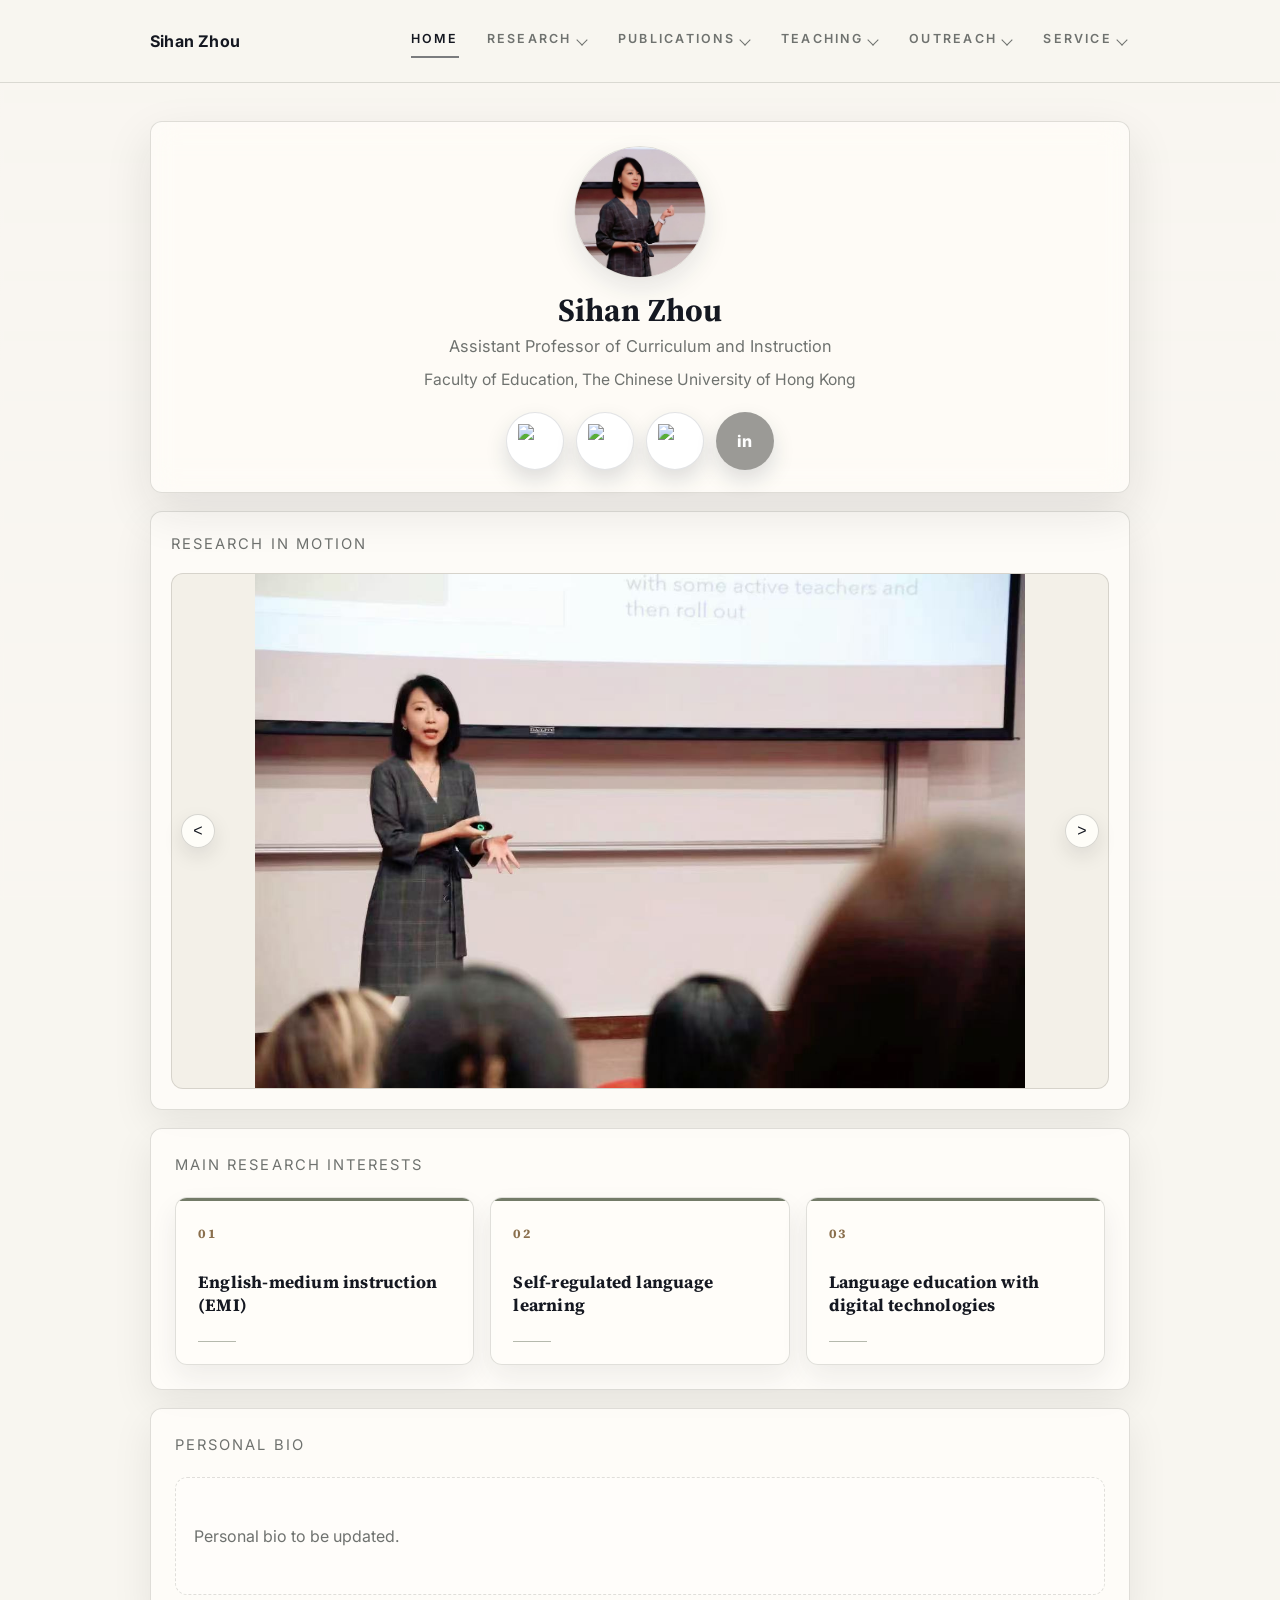
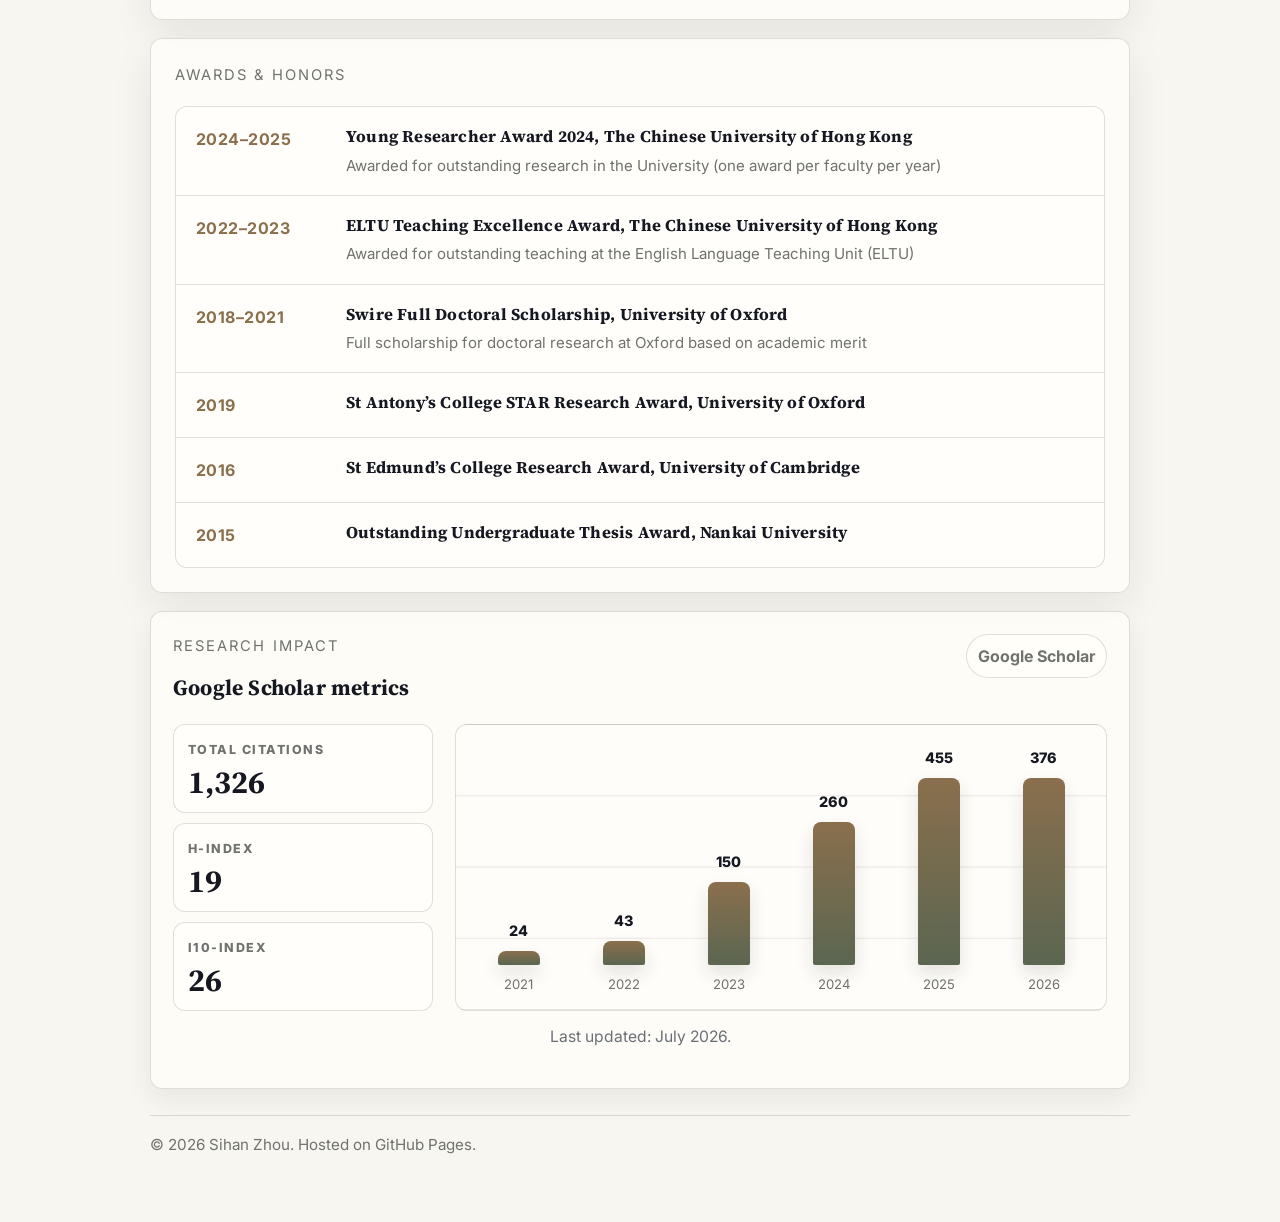
==== commit 57ca3ce4: "Refresh academic content and media galleries" ====
--- a/index.html
+++ b/index.html
@@ -5,7 +5,7 @@
   <meta name="viewport" content="width=device-width, initial-scale=1" />
   <title>Sihan Zhou</title>
   <meta name="description" content="Academic homepage of Sihan Zhou, Assistant Professor at The Chinese University of Hong Kong." />
-  <link rel="stylesheet" href="assets/style.css?v=16" />
+  <link rel="stylesheet" href="assets/style.css?v=18" />
 </head>
 
 <body class="home" data-tone="about">
@@ -21,14 +21,14 @@
         <button class="nav-toggle" type="button" aria-expanded="false" aria-label="Open Research menu"></button>
         <div class="dropdown-menu">
           <a href="research.html#projects-grants">Projects &amp; Grants</a>
-          <a href="research.html#invited-presentations-talks">Invited Conference Presentations &amp; Talks</a>
+          <a href="research.html#invited-presentations-talks">Invited Talks</a>
         </div>
       </div>
       <div class="nav-group">
         <a class="nav-top" href="publications.html">Publications</a>
         <button class="nav-toggle" type="button" aria-expanded="false" aria-label="Open Publications menu"></button>
         <div class="dropdown-menu">
-          <a href="publications.html#featured-publications">Featured High-impact Publications</a>
+          <a href="publications.html#featured-publications">Featured Publications</a>
           <a href="publications.html#selected-publications-by-topic">Selected Publications by Topic</a>
         </div>
       </div>
@@ -78,7 +78,7 @@
       <a class="social-icon logo-icon" href="https://www.fed.cuhk.edu.hk/cri/faculty/prof-zhou-sihan/" target="_blank" rel="noopener noreferrer" aria-label="CUHK profile">
         <img src="https://www.cuhk.edu.hk/favicon.ico" alt="CUHK">
       </a>
-      <a class="social-icon muted-icon live-icon" href="https://uk.linkedin.com/in/sihan-zhou?trk=people-guest_people_search-card" target="_blank" rel="noopener noreferrer" aria-label="LinkedIn">in</a>
+      <a class="social-icon muted-icon live-icon" href="https://uk.linkedin.com/in/sihan-zhou" target="_blank" rel="noopener noreferrer" aria-label="LinkedIn">in</a>
     </div>
   </section>
 
@@ -117,11 +117,11 @@
     <div class="interest-cards">
       <article>
         <span class="interest-number">01</span>
-        <h3>English-medium instruction (EMI)</h3>
+        <h3>English&#8209;medium instruction (EMI)</h3>
       </article>
       <article>
         <span class="interest-number">02</span>
-        <h3>Self-regulated language learning</h3>
+        <h3>Self&#8209;regulated language learning</h3>
       </article>
       <article>
         <span class="interest-number">03</span>
--- a/assets/style.css
+++ b/assets/style.css
@@ -588,9 +588,11 @@
 
 .interest-cards h3{
   margin:0;
-  max-width:14ch;
-  font-size:1.18rem;
-  line-height:1.3;
+  max-width:none;
+  font-size:1.08rem;
+  line-height:1.35;
+  overflow-wrap:normal;
+  word-break:normal;
 }
 
 .placeholder-panel{
@@ -1159,6 +1161,48 @@
   transition:transform 160ms ease, box-shadow 160ms ease, border-color 160ms ease;
 }
 
+.grant-card-structured{
+  display:block;
+  padding:0;
+  overflow:hidden;
+}
+
+.grant-title-highlight{
+  margin:0 !important;
+  padding:14px 16px;
+  background:rgba(91,102,81,0.15);
+  border-bottom:1px solid rgba(91,102,81,0.18);
+  color:#273128;
+  font-size:1.08rem;
+  font-style:normal;
+  font-weight:700;
+  line-height:1.42;
+}
+
+.grant-card-body{
+  padding:14px 16px 16px;
+}
+
+.grant-card .grant-funder{
+  color:var(--fg);
+  font-weight:650;
+}
+
+.grant-details{
+  display:flex;
+  flex-wrap:wrap;
+  gap:4px 18px;
+  margin-top:8px;
+  color:var(--muted);
+  font-size:0.92rem;
+}
+
+.grant-details span + span::before{
+  content:"·";
+  margin-right:18px;
+  color:rgba(91,102,81,0.58);
+}
+
 .grant-card.linked-card:hover,
 .grant-card.linked-card:focus-visible{
   transform:translateY(-2px);
@@ -1167,17 +1211,6 @@
   outline:none;
 }
 
-.grant-year{
-  align-self:start;
-  padding:8px 10px;
-  border-radius:999px;
-  background:rgba(31,94,75,0.12);
-  color:var(--accent);
-  font-weight:700;
-  text-align:center;
-  font-size:0.9rem;
-}
-
 .grant-card h3,
 .service-card h3,
 .course-card h3,
@@ -1195,20 +1228,110 @@
 
 .featured-pubs{
   display:grid;
-  gap:14px;
+  grid-template-columns:1fr;
+  gap:16px;
 }
 
 .feature-pub{
   display:grid;
-  grid-template-columns: 118px 1fr;
-  gap:16px;
-  padding:16px;
+  grid-template-columns:112px 64px minmax(0, 1fr);
+  align-items:start;
+  gap:22px;
+  min-height:180px;
+  padding:18px 22px;
   color:var(--fg);
-}
-
-.feature-pub.hot{
-  border-color:rgba(138,111,77,0.24);
-  background:linear-gradient(90deg, rgba(138,111,77,0.10), rgba(255,254,250,0.78));
+  border:1px solid var(--line);
+  border-radius:var(--radius);
+  background:rgba(255,254,250,0.76);
+}
+
+.feature-pub-cover{
+  width:112px;
+  height:148px;
+  overflow:hidden;
+  border:1px solid rgba(16,24,40,0.14);
+  border-radius:6px;
+  background:#fff;
+  box-shadow:0 8px 20px rgba(16,24,40,0.12);
+}
+
+.feature-pub-cover img{
+  display:block;
+  width:100%;
+  height:100%;
+  object-fit:contain;
+  object-position:center;
+}
+
+.feature-pub-cover--wide img{
+  object-fit:cover;
+  object-position:left top;
+}
+
+.feature-journal-panel{
+  display:flex;
+  flex-direction:column;
+  justify-content:space-between;
+  padding:15px 12px 12px;
+  color:#fff;
+  font-family:"Source Serif 4", ui-serif, Georgia, serif;
+  line-height:1.16;
+}
+
+.feature-journal-panel span{
+  font-size:0.88rem;
+  font-weight:700;
+}
+
+.feature-journal-panel small{
+  padding-top:10px;
+  border-top:1px solid rgba(255,255,255,0.45);
+  font-family:Inter, ui-sans-serif, system-ui, sans-serif;
+  font-size:0.58rem;
+  font-weight:700;
+  letter-spacing:0.08em;
+  text-transform:uppercase;
+}
+
+.feature-journal-panel--jeap{
+  background:#53634f;
+}
+
+.feature-journal-panel--lid{
+  background:#6f665b;
+}
+
+.feature-journal-panel--jmmd{
+  color:#27251f;
+  background:#d3bc72;
+}
+
+.feature-journal-panel--jmmd small{
+  border-top-color:rgba(39,37,31,0.34);
+}
+
+.feature-pub-year{
+  align-self:start;
+  padding-right:16px;
+  border-right:1px solid rgba(91,102,81,0.28);
+  color:var(--accent2);
+  font-family:"Source Serif 4", ui-serif, Georgia, serif;
+  font-size:0.92rem;
+  font-weight:700;
+  letter-spacing:0.06em;
+}
+
+.feature-pub-content{
+  min-width:0;
+}
+
+.feature-pub h3{
+  font-size:1.08rem;
+  line-height:1.42;
+}
+
+.feature-pub .pub-tags{
+  margin-top:12px;
 }
 
 .badge{
@@ -1234,25 +1357,28 @@
   background:#fff;
 }
 
-.service-cover{
-  width:78px;
-  height:104px;
-}
-
-.role-logo{
-  width:78px;
-  height:104px;
-  object-fit:cover;
-  align-self:start;
-  border:1px solid var(--line);
-  border-radius:8px;
+.role-image{
+  display:block;
+  max-width:100%;
+  justify-self:center;
+  border:1px solid var(--line);
   background:#fff;
   box-shadow:0 8px 18px rgba(16,24,40,0.10);
 }
 
-.role-logo.contain-logo{
+.role-image--cover{
+  width:108px;
+  height:150px;
   object-fit:contain;
-  padding:8px;
+  border-radius:6px;
+}
+
+.role-image--logo{
+  width:132px;
+  height:88px;
+  padding:9px;
+  object-fit:contain;
+  border-radius:8px;
 }
 
 .journal-mark{
@@ -1285,6 +1411,19 @@
   transform:translateY(-1px);
   border-color:rgba(91,102,81,0.26);
   box-shadow:0 12px 30px rgba(16,24,40,0.09);
+}
+
+.linked-name{
+  color:var(--accent);
+  font-weight:700;
+  border-bottom:1px solid rgba(91,102,81,0.42);
+  transition:color 160ms ease, border-color 160ms ease;
+}
+
+.outreach-card:hover .linked-name,
+.outreach-card:focus-visible .linked-name{
+  color:#414a3a;
+  border-bottom-color:currentColor;
 }
 
 .feature-pub.linked-card{
@@ -1335,7 +1474,6 @@
   gap:8px;
 }
 
-.topic-module,
 .talk-module{
   margin-top:22px;
   padding:18px;
@@ -1344,24 +1482,105 @@
   background:rgba(255,254,250,0.68);
 }
 
-.topic-module:first-of-type,
 .talk-module:first-of-type{
   margin-top:0;
 }
 
+.section-heading-row{
+  display:flex;
+  align-items:end;
+  justify-content:space-between;
+  gap:20px;
+  margin-bottom:20px;
+}
+
+.section-heading-row h2{
+  margin-bottom:0;
+}
+
+.publication-topic{
+  margin-top:46px;
+}
+
+.publication-topic:first-of-type{
+  margin-top:12px;
+}
+
+.topic-heading{
+  display:flex;
+  align-items:center;
+  gap:16px;
+  padding:15px 18px;
+  border-left:4px solid var(--accent);
+  border-radius:0 8px 8px 0;
+  background:rgba(91,102,81,0.10);
+}
+
+.topic-heading span{
+  flex:0 0 auto;
+  color:var(--accent2);
+  font-family:"Source Serif 4", ui-serif, Georgia, serif;
+  font-size:0.9rem;
+  font-weight:700;
+  letter-spacing:0.08em;
+}
+
+.topic-heading h3{
+  margin:0;
+  font-size:1.5rem;
+  line-height:1.25;
+}
+
 .publication-list{
   display:grid;
-  gap:12px;
+  gap:0;
+  margin-top:16px;
+  border:1px solid var(--line);
+  border-radius:var(--radius);
+  overflow:hidden;
+  background:rgba(255,254,250,0.72);
 }
 
 .publication-list .pub{
-  padding:14px 0;
+  padding:18px 20px;
   border-top:1px solid var(--line);
 }
 
 .publication-list .pub:first-child{
-  padding-top:0;
   border-top:0;
+}
+
+.pub h4{
+  margin:0;
+  font-size:1.03rem;
+  line-height:1.45;
+}
+
+.pub h4 a{
+  color:var(--fg);
+  text-decoration-color:transparent;
+  text-decoration-thickness:1px;
+  text-underline-offset:4px;
+  transition:color 160ms ease, text-decoration-color 160ms ease;
+}
+
+.pub h4 a:hover,
+.pub h4 a:focus-visible{
+  color:var(--accent);
+  text-decoration:underline;
+  text-decoration-color:rgba(91,102,81,0.45);
+}
+
+.pub-authors,
+.pub-source{
+  margin:0;
+  color:var(--muted);
+  font-size:0.94rem;
+  line-height:1.6;
+}
+
+.pub-source em{
+  color:#4f534f;
 }
 
 .publication-notes{
@@ -1380,7 +1599,6 @@
   margin:20px 0 12px;
 }
 
-.grant-meta,
 .entry-date{
   color:var(--accent);
   font-weight:800;
@@ -1390,6 +1608,7 @@
   display:flex;
   flex-wrap:wrap;
   gap:6px;
+  margin-top:2px;
 }
 
 .tag{
@@ -1464,6 +1683,10 @@
   background:rgba(255,254,250,0.72);
 }
 
+.page-research .card-list li em{
+  color:var(--fg);
+}
+
 .course-grid{
   display:grid;
   grid-template-columns: repeat(3, minmax(0, 1fr));
@@ -1637,8 +1860,10 @@
 
 .service-card.with-mark{
   display:grid;
-  grid-template-columns:92px 1fr;
-  gap:16px;
+  grid-template-columns:142px minmax(0, 1fr);
+  gap:22px;
+  align-items:center;
+  min-height:182px;
 }
 
 .left-pills{
@@ -1854,10 +2079,69 @@
   }
 
   .grant-card,
-  .feature-pub,
-  .service-card.with-mark,
   .event-feature{
     grid-template-columns:1fr;
+  }
+
+  .featured-pubs{
+    grid-template-columns:1fr;
+  }
+
+  .feature-pub{
+    grid-template-columns:88px minmax(0, 1fr);
+    gap:7px 16px;
+  }
+
+  .feature-pub-cover{
+    grid-row:1 / span 2;
+    width:88px;
+    height:120px;
+  }
+
+  .feature-pub-year{
+    grid-column:2;
+    padding:0 0 6px;
+    border-right:0;
+    border-bottom:1px solid rgba(91,102,81,0.24);
+  }
+
+  .feature-pub-content{
+    grid-column:2;
+  }
+
+  .grant-title-highlight{
+    padding:13px 14px;
+    font-size:1rem;
+  }
+
+  .grant-card-body{
+    padding:13px 14px 15px;
+  }
+
+  .grant-details{
+    display:grid;
+    gap:2px;
+  }
+
+  .grant-details span + span::before{
+    content:none;
+  }
+
+  .service-card.with-mark{
+    grid-template-columns:112px minmax(0, 1fr);
+    gap:16px;
+    min-height:150px;
+  }
+
+  .role-image--cover{
+    width:88px;
+    height:122px;
+  }
+
+  .role-image--logo{
+    width:104px;
+    height:72px;
+    padding:7px;
   }
 
   .society-timeline article{
@@ -1957,6 +2241,52 @@
     font-size:2rem;
   }
 
+  .feature-pub{
+    grid-template-columns:72px minmax(0, 1fr);
+    gap:6px 13px;
+    padding:16px;
+  }
+
+  .feature-pub-cover{
+    width:72px;
+    height:98px;
+  }
+
+  .feature-journal-panel{
+    padding:10px 8px 8px;
+  }
+
+  .feature-journal-panel span{
+    font-size:0.66rem;
+  }
+
+  .feature-journal-panel small{
+    font-size:0.48rem;
+  }
+
+  .feature-pub-year{
+    padding:0 0 5px;
+    font-size:0.82rem;
+  }
+
+  .topic-heading{
+    align-items:flex-start;
+    gap:12px;
+    padding:13px 14px;
+  }
+
+  .topic-heading h3{
+    font-size:1.22rem;
+  }
+
+  .publication-topic{
+    margin-top:34px;
+  }
+
+  .publication-list .pub{
+    padding:16px;
+  }
+
   .profile{
     padding:20px 16px;
   }
@@ -2025,3 +2355,441 @@
     width: min(520px, 100%);
   }
 }
+
+/* Research and teaching galleries */
+.research-motion-section h2{
+  margin-bottom:0;
+}
+
+.research-gallery-shell{
+  margin-top:18px;
+}
+
+.research-motion-gallery{
+  display:grid;
+  grid-auto-flow:column;
+  grid-auto-columns:minmax(360px, 68%);
+  gap:16px;
+  overflow-x:auto;
+  padding:2px 2px 12px;
+  scroll-snap-type:x mandatory;
+  scroll-behavior:smooth;
+  scrollbar-color:rgba(91,102,81,0.38) transparent;
+}
+
+.research-motion-card{
+  position:relative;
+  margin:0;
+  aspect-ratio:16 / 10;
+  overflow:hidden;
+  border:1px solid var(--line);
+  border-radius:var(--radius);
+  background:#ece9df;
+  scroll-snap-align:start;
+}
+
+.research-motion-card img{
+  width:100%;
+  height:100%;
+  display:block;
+  object-fit:cover;
+  object-position:center;
+}
+
+.research-motion-card--portrait img{
+  object-fit:contain;
+}
+
+.research-motion-card figcaption{
+  position:absolute;
+  inset:auto 12px 12px;
+  padding:9px 12px;
+  border:1px solid rgba(255,255,255,0.54);
+  border-radius:6px;
+  background:rgba(255,254,250,0.9);
+  color:var(--fg);
+  font-size:0.82rem;
+  font-weight:600;
+  line-height:1.35;
+  backdrop-filter:blur(8px);
+}
+
+/* Outreach editorial cards */
+.outreach-showcase-list,
+.event-showcase-list{
+  display:grid;
+  gap:22px;
+  margin-top:22px;
+}
+
+.outreach-showcase-card,
+.event-showcase-card,
+.outreach-talks-block{
+  overflow:hidden;
+  border:1px solid var(--line);
+  border-radius:var(--radius);
+  background:var(--glass-strong);
+  box-shadow:0 14px 38px rgba(30,29,25,0.07);
+}
+
+.outreach-showcase-card{
+  display:grid;
+  grid-template-columns:minmax(260px, 0.9fr) minmax(0, 1.1fr);
+  color:var(--fg);
+  transition:transform 160ms ease, box-shadow 160ms ease, border-color 160ms ease;
+}
+
+.outreach-showcase-card:nth-child(even) .outreach-visual{
+  order:2;
+}
+
+.outreach-showcase-card:nth-child(even) .outreach-content{
+  order:1;
+}
+
+.outreach-showcase-card.linked-card:hover,
+.outreach-showcase-card.linked-card:focus-visible{
+  text-decoration:none;
+  transform:translateY(-2px);
+  border-color:rgba(91,102,81,0.3);
+  box-shadow:0 18px 44px rgba(30,29,25,0.11);
+}
+
+.outreach-showcase-card:hover .linked-name,
+.outreach-showcase-card:focus-visible .linked-name{
+  color:#414a3a;
+  border-bottom-color:currentColor;
+}
+
+.outreach-visual{
+  min-height:270px;
+  background:#e9e7de;
+}
+
+.outreach-visual img{
+  width:100%;
+  height:100%;
+  min-height:270px;
+  display:block;
+  object-fit:cover;
+}
+
+.outreach-visual-placeholder,
+.event-media-placeholder{
+  display:grid;
+  place-content:center;
+  gap:4px;
+  padding:30px;
+  text-align:center;
+  background:
+    linear-gradient(rgba(91,102,81,0.08), rgba(91,102,81,0.08)),
+    #eeece4;
+  color:var(--accent);
+}
+
+.outreach-visual-placeholder span,
+.event-media-placeholder span{
+  font-family:"Source Serif 4", ui-serif, Georgia, serif;
+  font-size:1.45rem;
+  font-weight:700;
+  line-height:1.25;
+}
+
+.outreach-visual-placeholder small{
+  color:var(--muted);
+  font-size:0.78rem;
+  letter-spacing:0.08em;
+  text-transform:uppercase;
+}
+
+.outreach-content,
+.event-content{
+  padding:26px 28px;
+}
+
+.outreach-content h3,
+.event-content h3{
+  margin:6px 0 12px;
+  font-size:1.32rem;
+  line-height:1.35;
+}
+
+.outreach-content p,
+.event-content p{
+  margin:8px 0 0;
+  color:var(--muted);
+}
+
+.outreach-talks-heading{
+  padding:24px 28px 18px;
+  border-bottom:1px solid var(--line);
+}
+
+.outreach-talks-heading h3{
+  margin:5px 0 0;
+}
+
+.talks-showcase{
+  display:grid;
+  grid-template-columns:repeat(2, minmax(0, 1fr));
+}
+
+.talk-group{
+  padding:24px 26px 28px;
+}
+
+.talk-group + .talk-group{
+  border-left:1px solid var(--line);
+}
+
+.talk-group h4{
+  margin:0 0 16px;
+  color:var(--accent);
+  font-family:Inter, ui-sans-serif, system-ui, sans-serif;
+  font-size:0.82rem;
+  letter-spacing:0.08em;
+  line-height:1.45;
+  text-transform:uppercase;
+}
+
+.talk-entry-list{
+  display:grid;
+  gap:0;
+  margin:0;
+  padding:0;
+  list-style:none;
+}
+
+.talk-entry-list li{
+  padding:13px 0;
+  border-top:1px solid var(--line);
+  line-height:1.5;
+}
+
+.talk-entry-list li:first-child{
+  padding-top:0;
+  border-top:0;
+}
+
+.talk-entry-list em{
+  display:block;
+  color:var(--fg);
+  font-family:"Source Serif 4", ui-serif, Georgia, serif;
+  font-weight:600;
+}
+
+.talk-entry-list span{
+  display:block;
+  margin-top:5px;
+  color:var(--muted);
+  font-size:0.8rem;
+}
+
+.event-showcase-card{
+  display:grid;
+  grid-template-columns:minmax(280px, 0.92fr) minmax(0, 1.08fr);
+}
+
+.event-media{
+  min-height:340px;
+  color:var(--accent);
+  border-right:1px solid var(--line);
+  background:#ece9e1;
+}
+
+a.event-media:hover,
+a.event-media:focus-visible{
+  text-decoration:none;
+  filter:brightness(0.98);
+}
+
+.event-media-grid{
+  display:grid;
+  grid-template-columns:minmax(120px, 0.78fr) minmax(150px, 1.22fr);
+  gap:8px;
+  padding:10px;
+}
+
+.event-media-grid img{
+  width:100%;
+  height:100%;
+  min-height:320px;
+  display:block;
+  border-radius:6px;
+  background:#e4e0d6;
+}
+
+.event-media-grid .event-poster{
+  object-fit:contain;
+}
+
+.event-media-grid .event-photo{
+  object-fit:cover;
+}
+
+.event-media-photo{
+  display:grid;
+  place-items:center;
+  padding:10px;
+}
+
+.event-media-photo img{
+  display:block;
+  width:100%;
+  height:100%;
+  min-height:320px;
+  max-height:520px;
+  border-radius:6px;
+  object-fit:contain;
+  object-position:center;
+  background:#e4e0d6;
+}
+
+.event-website-link{
+  display:inline-flex;
+  align-items:center;
+  gap:6px;
+  margin:0 0 8px;
+  padding-bottom:2px;
+  border-bottom:1px solid rgba(91,102,81,0.44);
+  font-size:0.82rem;
+  font-weight:700;
+}
+
+.event-website-link:hover{
+  text-decoration:none;
+  border-bottom-color:currentColor;
+}
+
+.project-website-link{
+  margin-bottom:10px;
+}
+
+.event-poster-link{
+  display:grid;
+  grid-template-columns:150px auto;
+  align-items:center;
+  gap:16px;
+  width:max-content;
+  max-width:100%;
+  margin:8px 0 18px;
+  color:var(--accent);
+}
+
+.event-poster-link img{
+  width:150px;
+  height:212px;
+  display:block;
+  border:1px solid var(--line);
+  border-radius:3px;
+  object-fit:contain;
+  background:#fff;
+  box-shadow:0 4px 10px rgba(30,29,25,0.10);
+}
+
+.event-poster-link span{
+  padding-bottom:2px;
+  border-bottom:1px solid rgba(91,102,81,0.38);
+  font-size:0.88rem;
+  font-weight:700;
+}
+
+.event-poster-link:hover{
+  text-decoration:none;
+}
+
+.event-poster-link:hover span,
+.event-poster-link:focus-visible span{
+  border-bottom-color:currentColor;
+}
+
+@media (max-width: 860px){
+  .research-motion-gallery{
+    grid-auto-columns:minmax(300px, 82%);
+  }
+
+  .outreach-showcase-card,
+  .event-showcase-card{
+    grid-template-columns:1fr;
+  }
+
+  .outreach-showcase-card:nth-child(even) .outreach-visual,
+  .outreach-showcase-card:nth-child(even) .outreach-content{
+    order:initial;
+  }
+
+  .outreach-visual,
+  .outreach-visual img{
+    min-height:230px;
+  }
+
+  .talks-showcase{
+    grid-template-columns:1fr;
+  }
+
+  .talk-group + .talk-group{
+    border-top:1px solid var(--line);
+    border-left:0;
+  }
+
+  .event-media{
+    min-height:300px;
+    border-right:0;
+    border-bottom:1px solid var(--line);
+  }
+
+  .event-media-grid img{
+    min-height:280px;
+  }
+
+  .event-media-photo img{
+    min-height:280px;
+    max-height:440px;
+  }
+}
+
+@media (max-width: 620px){
+  .research-motion-gallery{
+    grid-auto-columns:minmax(250px, 88%);
+  }
+
+  .research-motion-card{
+    aspect-ratio:4 / 3;
+  }
+
+  .outreach-content,
+  .event-content,
+  .outreach-talks-heading,
+  .talk-group{
+    padding:20px;
+  }
+
+  .outreach-visual,
+  .outreach-visual img{
+    min-height:200px;
+  }
+
+  .event-media-grid{
+    grid-template-columns:minmax(100px, 0.82fr) minmax(130px, 1.18fr);
+  }
+
+  .event-media-grid img{
+    min-height:220px;
+  }
+
+  .event-media-photo img{
+    min-height:220px;
+    max-height:360px;
+  }
+
+  .event-poster-link{
+    grid-template-columns:110px minmax(0, 1fr);
+    gap:13px;
+  }
+
+  .event-poster-link img{
+    width:110px;
+    height:156px;
+  }
+
+}
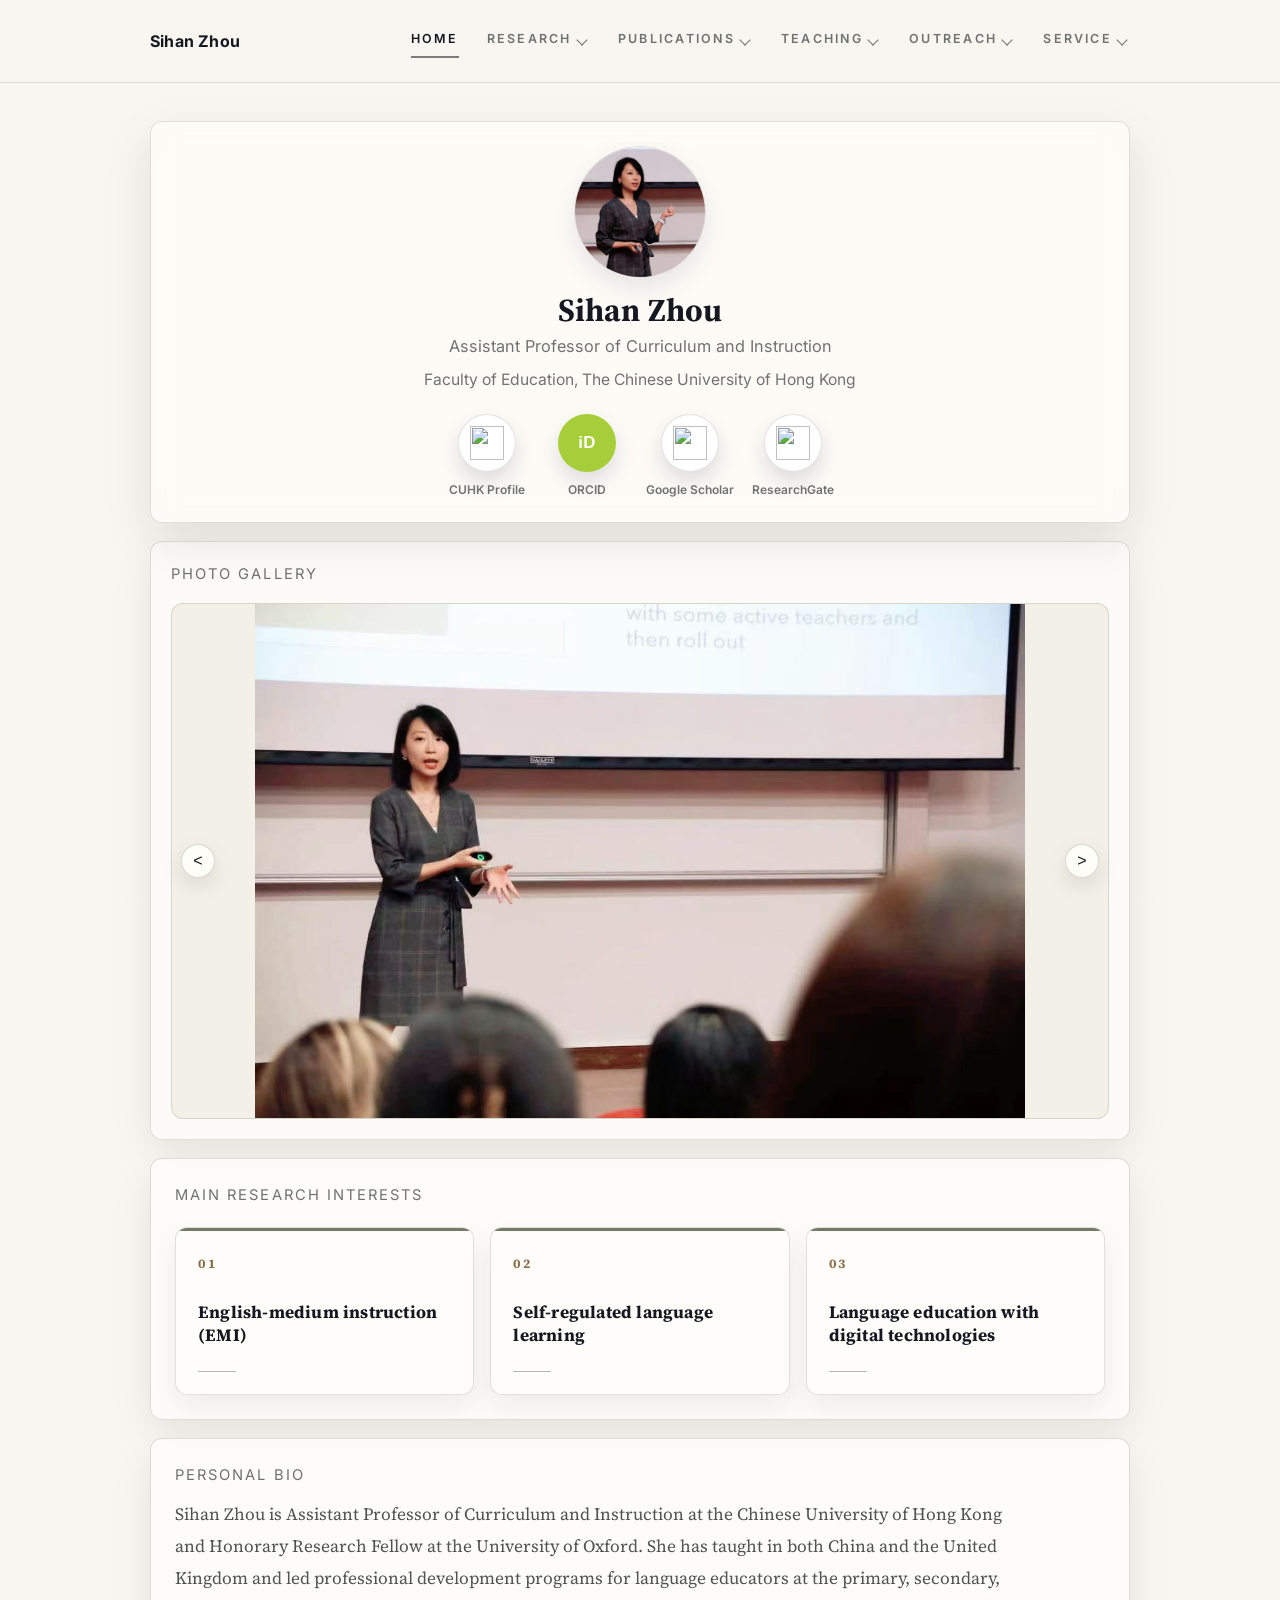
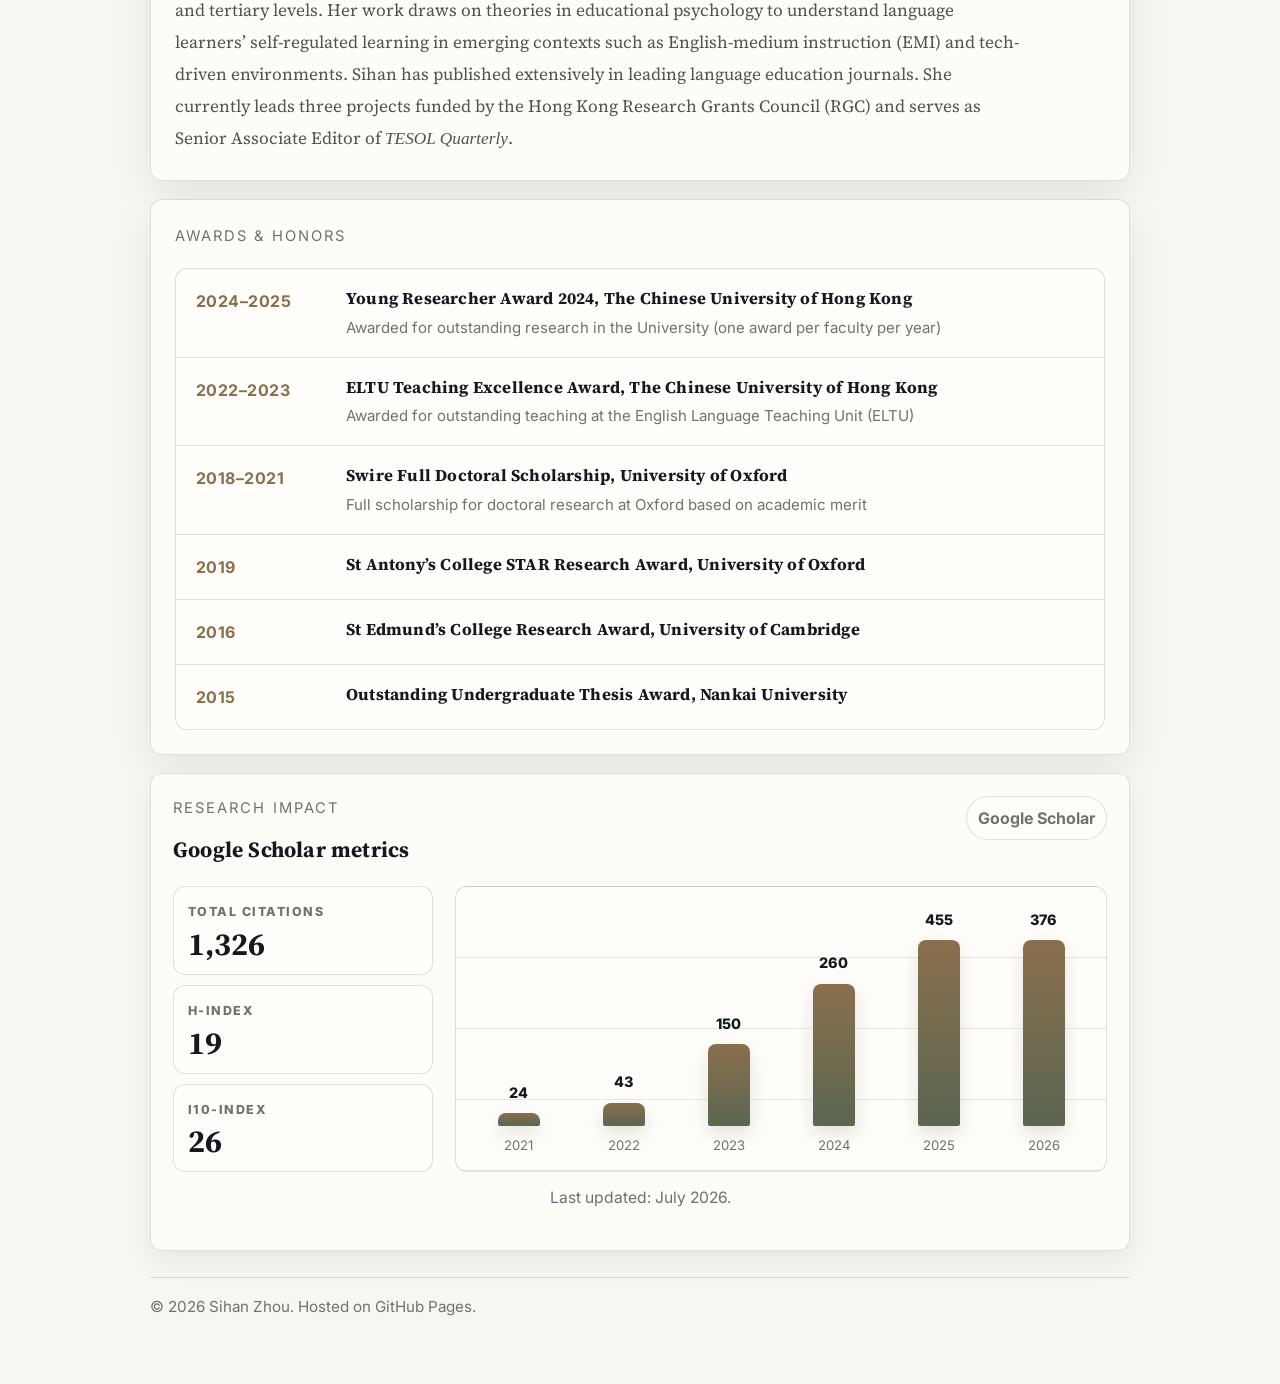
==== commit ee5a6e16: "Refresh academic content and galleries" ====
--- a/index.html
+++ b/index.html
@@ -5,7 +5,7 @@
   <meta name="viewport" content="width=device-width, initial-scale=1" />
   <title>Sihan Zhou</title>
   <meta name="description" content="Academic homepage of Sihan Zhou, Assistant Professor at The Chinese University of Hong Kong." />
-  <link rel="stylesheet" href="assets/style.css?v=18" />
+  <link rel="stylesheet" href="assets/style.css?v=24" />
 </head>
 
 <body class="home" data-tone="about">
@@ -29,7 +29,7 @@
         <button class="nav-toggle" type="button" aria-expanded="false" aria-label="Open Publications menu"></button>
         <div class="dropdown-menu">
           <a href="publications.html#featured-publications">Featured Publications</a>
-          <a href="publications.html#selected-publications-by-topic">Selected Publications by Topic</a>
+          <a href="publications.html#selected-publications-by-topic">Publications by Topic</a>
         </div>
       </div>
       <div class="nav-group">
@@ -68,23 +68,29 @@
     <div class="role">Assistant Professor of Curriculum and Instruction</div>
     <div class="affil">Faculty of Education, The Chinese University of Hong Kong</div>
 
-    <div class="social-row profile-icons" aria-label="Profile links">
-      <a class="social-icon logo-icon" href="https://scholar.google.com/citations?hl=en&amp;user=duCsCeUAAAAJ" target="_blank" rel="noopener noreferrer" aria-label="Google Scholar">
-        <img src="https://scholar.google.com/favicon.ico" alt="Google Scholar">
-      </a>
-      <a class="social-icon logo-icon" href="https://www.researchgate.net/profile/Sihan-Zhou-2" target="_blank" rel="noopener noreferrer" aria-label="ResearchGate">
-        <img src="https://www.researchgate.net/favicon.ico" alt="ResearchGate">
-      </a>
-      <a class="social-icon logo-icon" href="https://www.fed.cuhk.edu.hk/cri/faculty/prof-zhou-sihan/" target="_blank" rel="noopener noreferrer" aria-label="CUHK profile">
-        <img src="https://www.cuhk.edu.hk/favicon.ico" alt="CUHK">
-      </a>
-      <a class="social-icon muted-icon live-icon" href="https://uk.linkedin.com/in/sihan-zhou" target="_blank" rel="noopener noreferrer" aria-label="LinkedIn">in</a>
+    <div class="profile-link-row" aria-label="Profile links">
+      <a class="profile-link" href="https://www.fed.cuhk.edu.hk/cri/faculty/prof-zhou-sihan/" target="_blank" rel="noopener noreferrer">
+        <span class="social-icon logo-icon"><img src="https://www.cuhk.edu.hk/favicon.ico" alt=""></span>
+        <span>CUHK Profile</span>
+      </a>
+      <a class="profile-link" href="https://orcid.org/0000-0002-1815-5938" target="_blank" rel="noopener noreferrer">
+        <span class="social-icon orcid-icon" aria-hidden="true">iD</span>
+        <span>ORCID</span>
+      </a>
+      <a class="profile-link" href="https://scholar.google.com/citations?hl=en&amp;user=duCsCeUAAAAJ" target="_blank" rel="noopener noreferrer">
+        <span class="social-icon logo-icon"><img src="https://scholar.google.com/favicon.ico" alt=""></span>
+        <span>Google Scholar</span>
+      </a>
+      <a class="profile-link" href="https://www.researchgate.net/profile/Sihan-Zhou-2" target="_blank" rel="noopener noreferrer">
+        <span class="social-icon logo-icon"><img src="https://www.researchgate.net/favicon.ico" alt=""></span>
+        <span>ResearchGate</span>
+      </a>
     </div>
   </section>
 
   <section class="home-band home-showcase">
     <div class="showcase-copy">
-      <div class="kicker">Research in motion</div>
+      <div class="kicker">Photo Gallery</div>
       <p>
         This homepage gathers Sihan Zhou's research on self-regulated learning, EMI, technology-assisted language learning, publications, teaching, and professional service.
       </p>
@@ -93,19 +99,25 @@
       <button class="gallery-arrow gallery-arrow-left" type="button" aria-label="Scroll gallery left">&lt;</button>
       <div class="photo-gallery" data-gallery data-autoplay="4500" aria-label="Homepage image gallery">
         <figure class="photo-card">
-          <img src="assets/gallery/motion/motion1.jpg" alt="Sihan Zhou academic activity photograph 1">
-        </figure>
-        <figure class="photo-card">
-          <img src="assets/gallery/motion/motion2.jpg" alt="Sihan Zhou academic activity photograph 2">
-        </figure>
-        <figure class="photo-card">
-          <img src="assets/gallery/motion/motion3.jpg" alt="Sihan Zhou academic activity photograph 3">
-        </figure>
-        <figure class="photo-card">
-          <img src="assets/gallery/motion/motion4.jpg" alt="Sihan Zhou academic activity photograph 4">
-        </figure>
-        <figure class="photo-card">
-          <img src="assets/gallery/motion/motion5.jpg" alt="Sihan Zhou academic activity photograph 5">
+          <img src="assets/gallery/home/gallery1.jpg" alt="Sihan Zhou academic activity photograph 1">
+        </figure>
+        <figure class="photo-card">
+          <img src="assets/gallery/home/gallery2.jpg" alt="Sihan Zhou academic activity photograph 2">
+        </figure>
+        <figure class="photo-card">
+          <img src="assets/gallery/home/gallery3.jpg" alt="Sihan Zhou academic activity photograph 3">
+        </figure>
+        <figure class="photo-card">
+          <img src="assets/gallery/home/gallery4.jpg" alt="Sihan Zhou academic activity photograph 4">
+        </figure>
+        <figure class="photo-card">
+          <img src="assets/gallery/home/gallery5.jpg" alt="Sihan Zhou academic activity photograph 5">
+        </figure>
+        <figure class="photo-card">
+          <img src="assets/gallery/home/gallery6.jpeg" alt="Sihan Zhou academic activity photograph 6">
+        </figure>
+        <figure class="photo-card">
+          <img src="assets/gallery/home/gallery7.jpg" alt="Sihan Zhou academic activity photograph 7">
         </figure>
       </div>
       <button class="gallery-arrow gallery-arrow-right" type="button" aria-label="Scroll gallery right">&gt;</button>
@@ -115,25 +127,25 @@
   <section class="home-band home-list-panel">
     <div class="kicker">Main research interests</div>
     <div class="interest-cards">
-      <article>
+      <a class="interest-card" href="publications.html#topic-emi" aria-label="View publications on English-medium instruction">
         <span class="interest-number">01</span>
         <h3>English&#8209;medium instruction (EMI)</h3>
-      </article>
-      <article>
+      </a>
+      <a class="interest-card" href="publications.html#topic-srl" aria-label="View publications on self-regulated language learning">
         <span class="interest-number">02</span>
         <h3>Self&#8209;regulated language learning</h3>
-      </article>
-      <article>
+      </a>
+      <a class="interest-card" href="publications.html#topic-digital" aria-label="View publications on language education with digital technologies">
         <span class="interest-number">03</span>
         <h3>Language education with digital technologies</h3>
-      </article>
+      </a>
     </div>
   </section>
 
   <section class="home-band home-list-panel">
     <div class="kicker">Personal bio</div>
-    <div class="placeholder-panel">
-      <p>Personal bio to be updated.</p>
+    <div class="bio-panel">
+      <p>Sihan Zhou is Assistant Professor of Curriculum and Instruction at the Chinese University of Hong Kong and Honorary Research Fellow at the University of Oxford. She has taught in both China and the United Kingdom and led professional development programs for language educators at the primary, secondary, and tertiary levels. Her work draws on theories in educational psychology to understand language learners’ self-regulated learning in emerging contexts such as English-medium instruction (EMI) and tech-driven environments. Sihan has published extensively in leading language education journals. She currently leads three projects funded by the Hong Kong Research Grants Council (RGC) and serves as Senior Associate Editor of <em>TESOL Quarterly</em>.</p>
     </div>
   </section>
 
@@ -219,6 +231,6 @@
   </footer>
 </main>
 
-<script src="assets/site.js?v=16"></script>
+<script src="assets/site.js?v=17"></script>
 </body>
 </html>
--- a/assets/style.css
+++ b/assets/style.css
@@ -547,18 +547,22 @@
   gap:16px;
 }
 
-.interest-cards article{
+.interest-card{
   position:relative;
+  display:block;
   min-height:168px;
   padding:24px 22px 22px;
   border:1px solid var(--line);
   border-radius:var(--radius);
   background:rgba(255,254,250,0.86);
   box-shadow:0 12px 28px rgba(30,29,25,0.07);
+  color:var(--fg);
+  text-decoration:none;
   overflow:hidden;
-}
-
-.interest-cards article::before{
+  transition:transform 160ms ease, border-color 160ms ease, box-shadow 160ms ease;
+}
+
+.interest-card::before{
   content:"";
   position:absolute;
   inset:0 0 auto;
@@ -566,7 +570,7 @@
   background:#737b68;
 }
 
-.interest-cards article::after{
+.interest-card::after{
   content:"";
   position:absolute;
   left:22px;
@@ -574,6 +578,14 @@
   width:38px;
   height:1px;
   background:rgba(91,102,81,0.45);
+}
+
+.interest-card:hover,
+.interest-card:focus-visible{
+  transform:translateY(-2px);
+  border-color:rgba(91,102,81,0.42);
+  box-shadow:0 16px 34px rgba(30,29,25,0.10);
+  text-decoration:none;
 }
 
 .interest-number{
@@ -1502,6 +1514,10 @@
   margin-top:46px;
 }
 
+.topic-heading h3{
+  scroll-margin-top:120px;
+}
+
 .publication-topic:first-of-type{
   margin-top:12px;
 }
@@ -1838,7 +1854,7 @@
   border-top:none;
 }
 
-.service-timeline span{
+.service-timeline article > span{
   color:var(--accent);
   font-weight:800;
 }
@@ -1846,6 +1862,29 @@
 .service-timeline p{
   margin:0;
   color:var(--muted);
+}
+
+.entity-name{
+  font-weight:700;
+  text-decoration-line:underline;
+  text-decoration-thickness:1px;
+  text-underline-offset:0.2em;
+  text-decoration-skip-ink:auto;
+}
+
+.entity-name--journal{
+  color:#80623d;
+  text-decoration-color:rgba(128,98,61,0.62);
+}
+
+.entity-name--institution{
+  color:#47675e;
+  text-decoration-color:rgba(71,103,94,0.58);
+}
+
+.linked-card:hover .entity-name,
+.linked-card:focus-visible .entity-name{
+  text-decoration-thickness:2px;
 }
 
 .service-details{
@@ -2212,7 +2251,7 @@
     flex:0 0 auto;
   }
 
-  .interest-cards article{
+  .interest-card{
     min-height:145px;
   }
 
@@ -2289,6 +2328,262 @@
 
   .profile{
     padding:20px 16px;
+  }
+}
+
+/* 2026 editorial refinements */
+.dropdown-menu a{
+  font-size:0.78rem;
+  letter-spacing:0.06em;
+}
+
+body:not(.home) .section > h1{
+  margin-bottom:22px;
+  font-size:2.35rem;
+  line-height:1.14;
+}
+
+body:not(.home) .section > h2,
+body:not(.home) .section-heading-row h2{
+  font-size:1.75rem;
+  line-height:1.2;
+}
+
+.section-subhead h2{
+  font-size:1.22rem;
+  line-height:1.35;
+  font-style:normal;
+}
+
+.profile-link-row{
+  display:flex;
+  flex-wrap:wrap;
+  justify-content:center;
+  gap:18px;
+  margin-top:20px;
+}
+
+.profile-link{
+  display:grid;
+  justify-items:center;
+  gap:7px;
+  min-width:82px;
+  color:var(--muted);
+  font-size:0.75rem;
+  font-weight:600;
+}
+
+.profile-link:hover,
+.profile-link:focus-visible{
+  color:var(--fg);
+  text-decoration:none;
+}
+
+.profile-link .social-icon{
+  width:58px;
+  height:58px;
+}
+
+.profile-link .logo-icon img{
+  width:34px;
+  height:34px;
+  object-fit:contain;
+}
+
+.orcid-icon{
+  background:#a6ce39;
+  font-family:Arial, Helvetica, sans-serif;
+  font-size:1.05rem;
+  font-weight:700;
+}
+
+.publication-profile-links{
+  justify-content:flex-start;
+}
+
+.bio-panel{
+  padding:2px 0;
+}
+
+.bio-panel p{
+  max-width:850px;
+  margin:0;
+  color:#4f534f;
+  font-family:"Source Serif 4", ui-serif, Georgia, serif;
+  font-size:1.08rem;
+  line-height:1.85;
+}
+
+.photo-card figcaption{
+  display:block;
+  position:absolute;
+  right:14px;
+  bottom:12px;
+  left:14px;
+  padding:8px 11px;
+  border:1px solid rgba(255,255,255,0.48);
+  border-radius:6px;
+  background:rgba(255,254,250,0.88);
+  color:var(--fg);
+  font-size:0.78rem;
+  font-weight:600;
+  backdrop-filter:blur(8px);
+}
+
+#projects-grants .grant-list{
+  grid-template-columns:1fr;
+}
+
+.feature-pub{
+  grid-template-columns:112px minmax(0, 1fr);
+}
+
+.feature-pub-content{
+  align-self:center;
+}
+
+.topic-heading{
+  display:block;
+  padding:0;
+  overflow:hidden;
+}
+
+.topic-toggle{
+  width:100%;
+  display:grid;
+  grid-template-columns:auto minmax(0, 1fr) auto;
+  align-items:center;
+  gap:16px;
+  padding:17px 18px;
+  border:0;
+  background:transparent;
+  color:var(--fg);
+  text-align:left;
+  font:inherit;
+  cursor:pointer;
+}
+
+.topic-toggle:hover,
+.topic-toggle:focus-visible{
+  background:rgba(91,102,81,0.06);
+  outline:none;
+}
+
+.topic-number{
+  color:var(--accent2);
+  font-size:0.9rem;
+  font-weight:700;
+  letter-spacing:0.08em;
+}
+
+.topic-chevron{
+  width:11px;
+  height:11px;
+  border-right:2px solid var(--accent);
+  border-bottom:2px solid var(--accent);
+  transform:rotate(45deg) translateY(-3px);
+  transition:transform 180ms ease;
+}
+
+.topic-toggle[aria-expanded="true"] .topic-chevron{
+  transform:rotate(225deg) translate(-2px, -1px);
+}
+
+.publication-topic-panel[hidden]{
+  display:none;
+}
+
+.guest-lecture-list,
+.hosted-talks-list{
+  display:grid;
+  gap:0;
+  margin-top:18px;
+  border:1px solid var(--line);
+  border-radius:var(--radius);
+  overflow:hidden;
+  background:rgba(255,254,250,0.72);
+}
+
+.guest-lecture-list article,
+.hosted-talks-list article{
+  padding:16px 18px;
+  border-top:1px solid var(--line);
+}
+
+.guest-lecture-list article:first-child,
+.hosted-talks-list article:first-child{
+  border-top:0;
+}
+
+.guest-lecture-list h3,
+.hosted-talks-list h3{
+  margin:0 0 5px;
+  font-size:1.02rem;
+}
+
+.guest-lecture-list p,
+.hosted-talks-list p{
+  margin:0;
+  color:var(--muted);
+  font-size:0.9rem;
+}
+
+.outreach-visual--contain img{
+  object-fit:contain;
+  padding:18px;
+}
+
+.service-group{
+  margin-top:24px;
+}
+
+.service-group > h3{
+  margin:0 0 10px;
+  color:var(--accent);
+  font-family:Inter, ui-sans-serif, system-ui, sans-serif;
+  font-size:0.82rem;
+  letter-spacing:0.1em;
+  text-transform:uppercase;
+}
+
+@media (max-width: 620px){
+  body:not(.home) .section > h1{
+    font-size:2rem;
+  }
+
+  body:not(.home) .section > h2,
+  body:not(.home) .section-heading-row h2{
+    font-size:1.5rem;
+  }
+
+  .profile-link-row{
+    gap:13px;
+  }
+
+  .profile-link{
+    min-width:68px;
+    max-width:78px;
+    font-size:0.68rem;
+    line-height:1.25;
+  }
+
+  .profile-link .social-icon{
+    width:50px;
+    height:50px;
+  }
+
+  .feature-pub{
+    grid-template-columns:72px minmax(0, 1fr);
+  }
+
+  .topic-toggle{
+    gap:12px;
+    padding:14px;
+  }
+
+  .service-timeline article{
+    grid-template-columns:82px minmax(0, 1fr);
+    gap:12px;
   }
 }
 
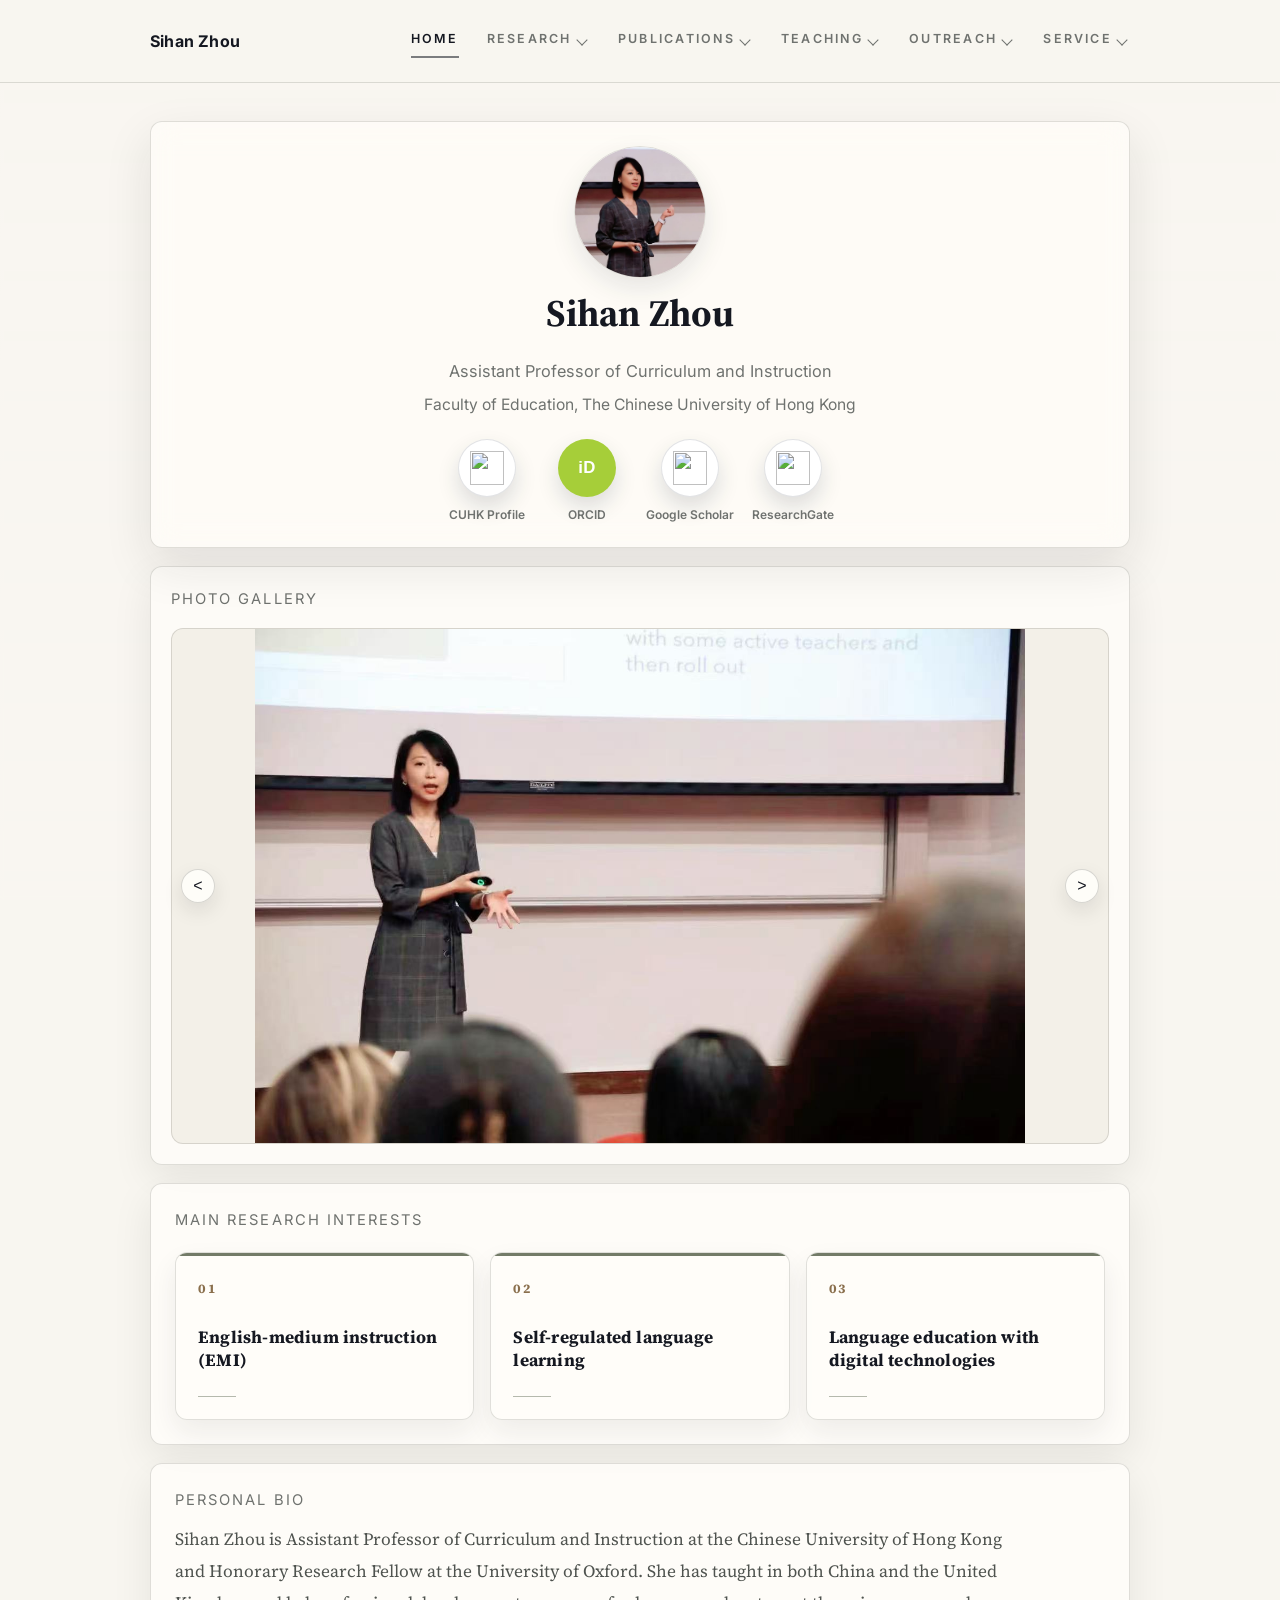
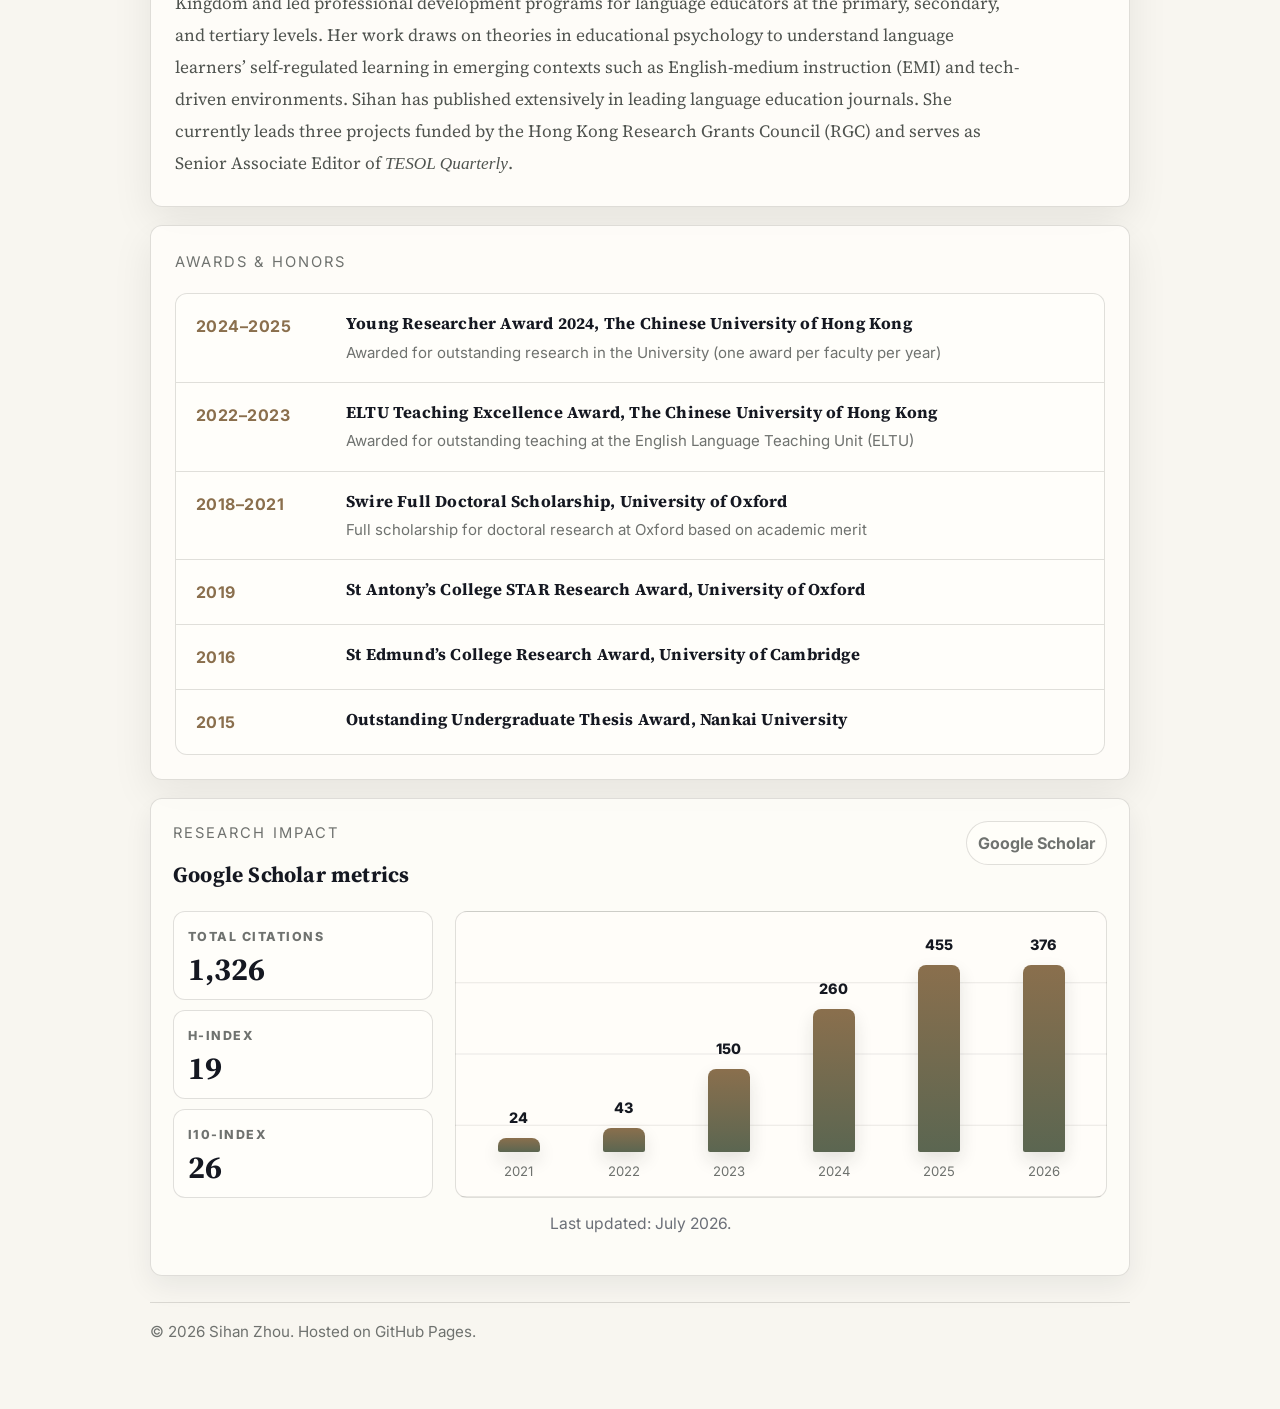
==== commit 0f3357c8: "Refine navigation and page layouts" ====
--- a/index.html
+++ b/index.html
@@ -5,7 +5,7 @@
   <meta name="viewport" content="width=device-width, initial-scale=1" />
   <title>Sihan Zhou</title>
   <meta name="description" content="Academic homepage of Sihan Zhou, Assistant Professor at The Chinese University of Hong Kong." />
-  <link rel="stylesheet" href="assets/style.css?v=24" />
+  <link rel="stylesheet" href="assets/style.css?v=26" />
 </head>
 
 <body class="home" data-tone="about">
@@ -21,7 +21,9 @@
         <button class="nav-toggle" type="button" aria-expanded="false" aria-label="Open Research menu"></button>
         <div class="dropdown-menu">
           <a href="research.html#projects-grants">Projects &amp; Grants</a>
-          <a href="research.html#invited-presentations-talks">Invited Talks</a>
+          <a href="research.html#research-in-motion">Research in Motion</a>
+          <a href="research.html#invited-talks">Invited Talks</a>
+          <a href="research.html#conference-presentations">Selected Conference Presentations</a>
         </div>
       </div>
       <div class="nav-group">
@@ -37,6 +39,8 @@
         <button class="nav-toggle" type="button" aria-expanded="false" aria-label="Open Teaching menu"></button>
         <div class="dropdown-menu">
           <a href="teaching.html#courses-teaching">Courses Teaching</a>
+          <a href="teaching.html#photo-gallery">Photo Gallery</a>
+          <a href="teaching.html#guest-lecturers">Guest Lecturers Hosted in Taught Courses</a>
           <a href="teaching.html#supervision">Supervision</a>
         </div>
       </div>
@@ -46,6 +50,7 @@
         <div class="dropdown-menu">
           <a href="outreach.html#knowledge-transfer">Knowledge Transfer</a>
           <a href="outreach.html#event-organization">Event Organization</a>
+          <a href="outreach.html#academic-talks-hosted">Academic Talks Hosted at the Chinese University of Hong Kong</a>
         </div>
       </div>
       <div class="nav-group">
@@ -54,7 +59,7 @@
         <div class="dropdown-menu">
           <a href="service.html#professional-roles">Professional Roles</a>
           <a href="service.html#selected-external-services">Selected External Services</a>
-          <a href="service.html#selected-internal-services">Selected Internal Services</a>
+          <a href="service.html#selected-internal-services">Selected Service to University and College</a>
         </div>
       </div>
     </nav>
--- a/assets/style.css
+++ b/assets/style.css
@@ -213,7 +213,9 @@
   top:100%;
   left:50%;
   z-index:20;
+  width:max-content;
   min-width:240px;
+  max-width:min(430px, calc(100vw - 32px));
   padding:10px;
   border:1px solid var(--line);
   border-radius:10px;
@@ -238,9 +240,10 @@
   padding:8px 10px;
   border-radius:7px;
   color:var(--muted);
-  font-size:0.74rem;
-  letter-spacing:0.08em;
-  line-height:1.35;
+  font-size:0.88rem;
+  font-weight:600;
+  letter-spacing:0.1em;
+  line-height:1.45;
   text-transform:none;
   white-space:normal;
 }
@@ -1725,7 +1728,7 @@
   margin-top:18px;
   display:grid;
   grid-auto-flow:column;
-  grid-auto-columns:minmax(260px, 36%);
+  grid-auto-columns:minmax(420px, 52%);
   gap:14px;
   overflow-x:auto;
   padding:2px 2px 12px;
@@ -2261,7 +2264,7 @@
   }
 
   .classroom-gallery{
-    grid-auto-columns:minmax(240px, 84%);
+    grid-auto-columns:minmax(260px, 92%);
   }
 
   .dropdown-menu{
@@ -2333,11 +2336,13 @@
 
 /* 2026 editorial refinements */
 .dropdown-menu a{
-  font-size:0.78rem;
-  letter-spacing:0.06em;
-}
-
-body:not(.home) .section > h1{
+  font-size:0.88rem;
+  font-weight:600;
+  letter-spacing:0.1em;
+}
+
+body:not(.home) .section > h1,
+.home .profile .name{
   margin-bottom:22px;
   font-size:2.35rem;
   line-height:1.14;
@@ -2345,6 +2350,15 @@
 
 body:not(.home) .section > h2,
 body:not(.home) .section-heading-row h2{
+  font-size:1.75rem;
+  line-height:1.2;
+}
+
+/* First content modules use the same title scale as their sibling modules. */
+#projects-grants > h1,
+#courses-teaching > h1,
+#knowledge-transfer > h1,
+#professional-roles > h1{
   font-size:1.75rem;
   line-height:1.2;
 }
@@ -2431,7 +2445,13 @@
 }
 
 #projects-grants .grant-list{
-  grid-template-columns:1fr;
+  display:grid;
+  grid-template-columns:minmax(0, 1fr);
+  gap:16px;
+}
+
+#projects-grants .grant-card{
+  width:100%;
 }
 
 .feature-pub{
@@ -2547,12 +2567,25 @@
 }
 
 @media (max-width: 620px){
-  body:not(.home) .section > h1{
+  .dropdown-menu a{
+    font-size:0.82rem;
+    letter-spacing:0.08em;
+  }
+
+  body:not(.home) .section > h1,
+  .home .profile .name{
     font-size:2rem;
   }
 
   body:not(.home) .section > h2,
   body:not(.home) .section-heading-row h2{
+    font-size:1.5rem;
+  }
+
+  #projects-grants > h1,
+  #courses-teaching > h1,
+  #knowledge-transfer > h1,
+  #professional-roles > h1{
     font-size:1.5rem;
   }
 
@@ -3088,3 +3121,45 @@
   }
 
 }
+
+/* British Council report: text-led editorial balance with a contained cover. */
+.outreach-showcase-card.outreach-showcase-card--report{
+  grid-template-columns:minmax(0, 1.35fr) minmax(220px, 0.65fr);
+}
+
+.outreach-showcase-card--report .outreach-visual{
+  display:grid;
+  place-items:center;
+  min-height:340px;
+  padding:22px;
+}
+
+.outreach-showcase-card--report .outreach-visual img{
+  width:min(100%, 240px);
+  height:auto;
+  min-height:0;
+  max-height:330px;
+  padding:0;
+  object-fit:contain;
+}
+
+@media (max-width: 860px){
+  .outreach-showcase-card.outreach-showcase-card--report{
+    grid-template-columns:1fr;
+  }
+
+  .outreach-showcase-card.outreach-showcase-card--report .outreach-content{
+    order:1;
+  }
+
+  .outreach-showcase-card.outreach-showcase-card--report .outreach-visual{
+    order:2;
+    min-height:0;
+    padding:20px;
+  }
+
+  .outreach-showcase-card--report .outreach-visual img{
+    width:min(100%, 220px);
+    max-height:300px;
+  }
+}
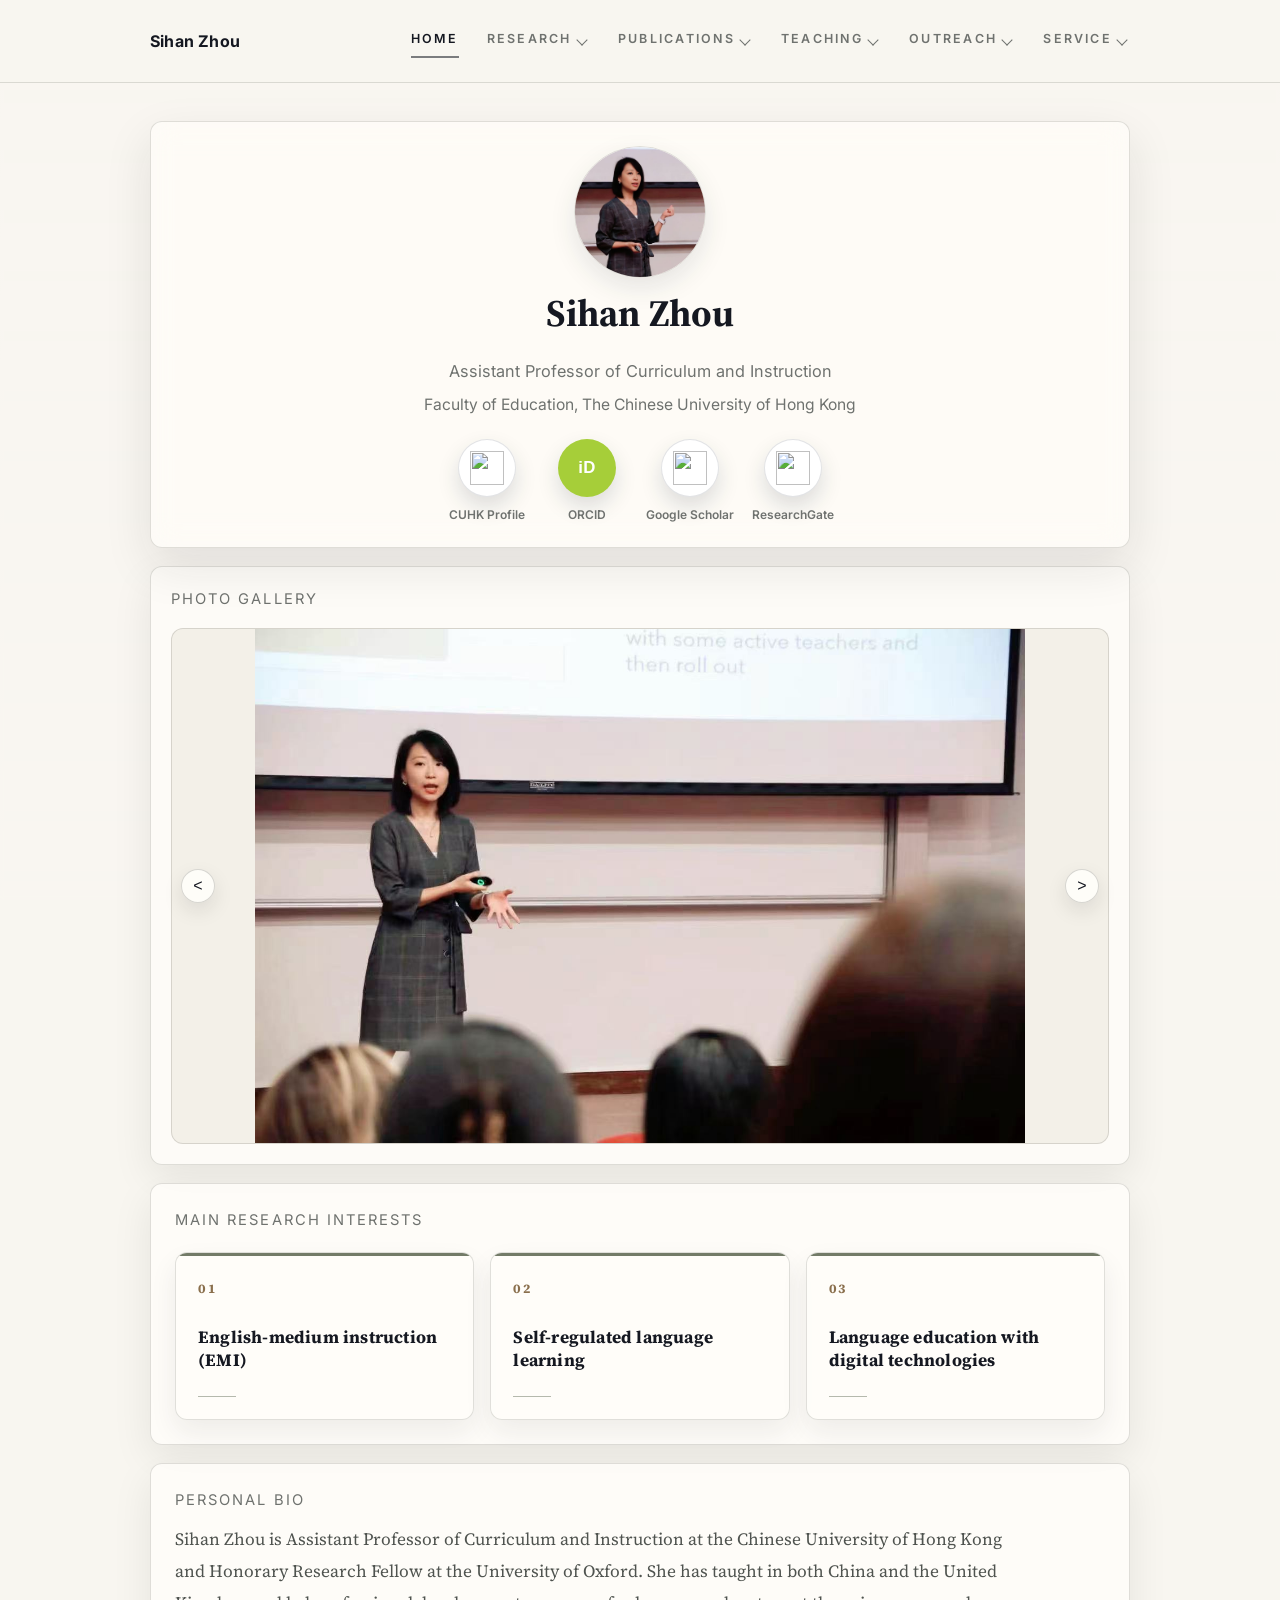
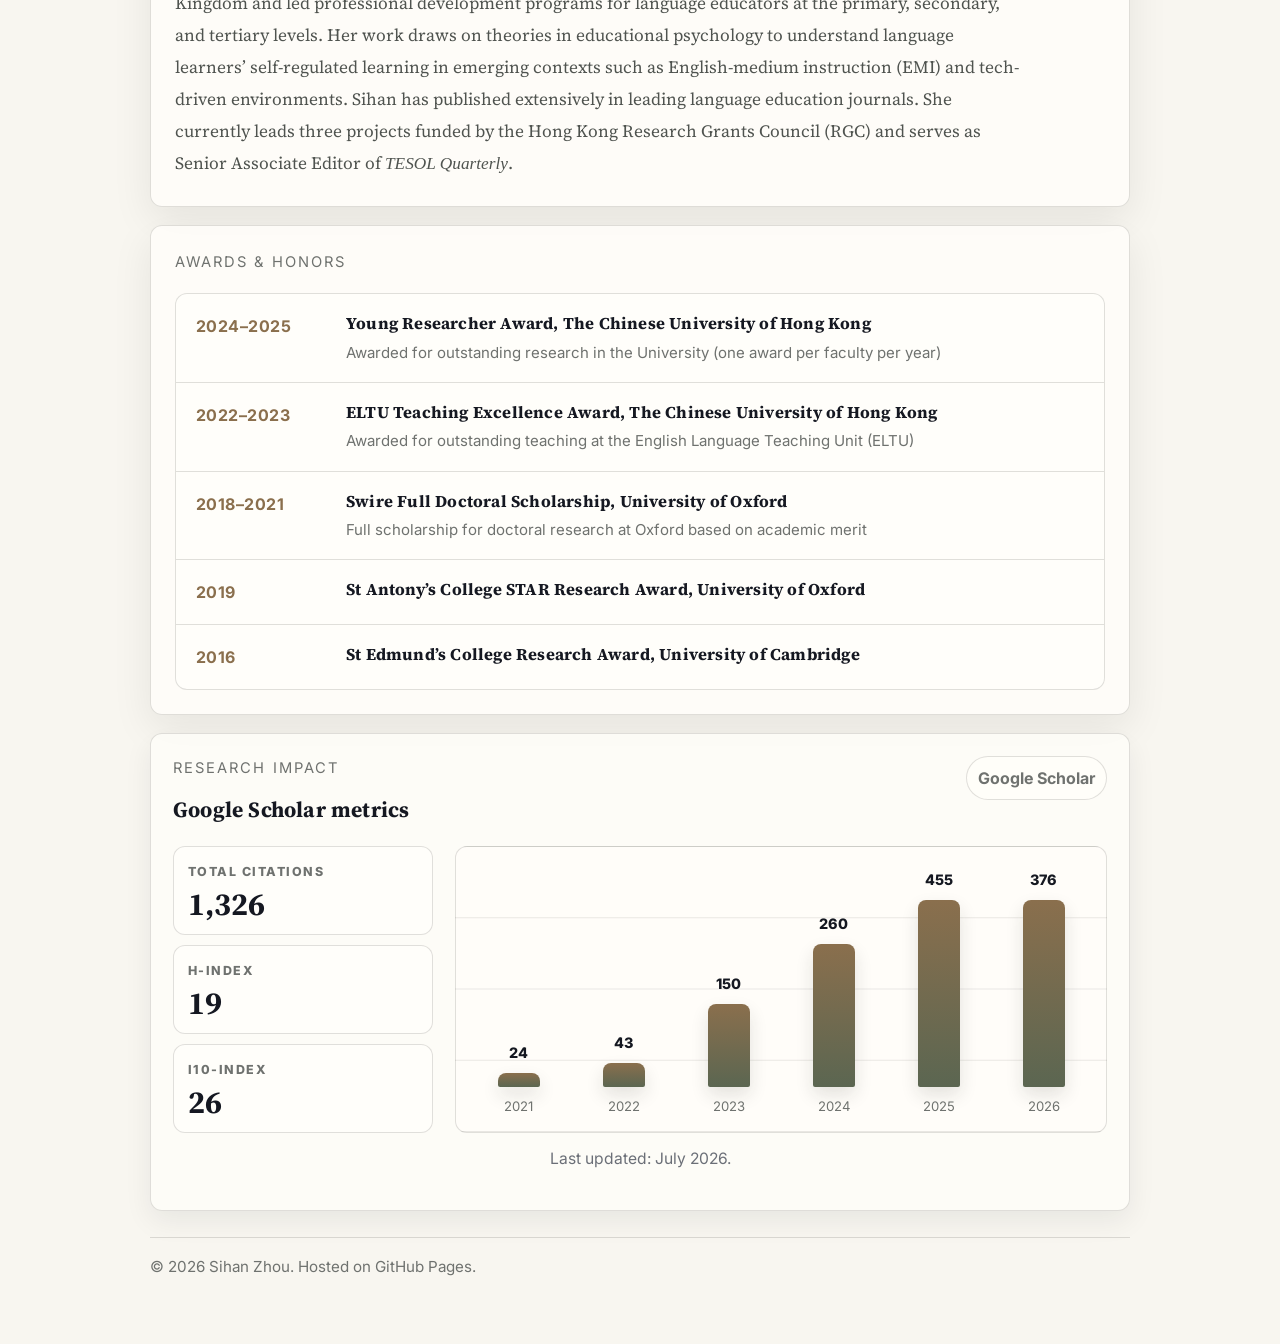
==== commit 312e1f33: "Refine academic content and site styling" ====
--- a/index.html
+++ b/index.html
@@ -3,9 +3,10 @@
 <head>
   <meta charset="utf-8" />
   <meta name="viewport" content="width=device-width, initial-scale=1" />
+  <link rel="icon" href="favicon.svg" type="image/svg+xml" />
   <title>Sihan Zhou</title>
   <meta name="description" content="Academic homepage of Sihan Zhou, Assistant Professor at The Chinese University of Hong Kong." />
-  <link rel="stylesheet" href="assets/style.css?v=26" />
+  <link rel="stylesheet" href="assets/style.css?v=35" />
 </head>
 
 <body class="home" data-tone="about">
@@ -160,7 +161,7 @@
       <article>
         <time>2024&ndash;2025</time>
         <div>
-          <h3>Young Researcher Award 2024, The Chinese University of Hong Kong</h3>
+          <h3>Young Researcher Award, The Chinese University of Hong Kong</h3>
           <p>Awarded for outstanding research in the University (one award per faculty per year)</p>
         </div>
       </article>
@@ -185,10 +186,6 @@
       <article>
         <time>2016</time>
         <div><h3>St Edmund&rsquo;s College Research Award, University of Cambridge</h3></div>
-      </article>
-      <article>
-        <time>2015</time>
-        <div><h3>Outstanding Undergraduate Thesis Award, Nankai University</h3></div>
       </article>
     </div>
   </section>
--- a/assets/style.css
+++ b/assets/style.css
@@ -233,6 +233,18 @@
   opacity:1;
   visibility:visible;
   transform:translate(-50%, 0);
+}
+
+.nav-group:nth-last-child(-n+2) .dropdown-menu{
+  right:0;
+  left:auto;
+  transform:translate(0, 8px);
+}
+
+.nav-group:nth-last-child(-n+2):hover .dropdown-menu,
+.nav-group:nth-last-child(-n+2):focus-within .dropdown-menu,
+.nav-group:nth-last-child(-n+2).open .dropdown-menu{
+  transform:translate(0, 0);
 }
 
 .dropdown-menu a{
@@ -2269,6 +2281,7 @@
 
   .dropdown-menu{
     left:0;
+    right:auto;
     min-width:220px;
     transform:translate(0, 8px);
   }
@@ -2480,6 +2493,9 @@
   color:var(--fg);
   text-align:left;
   font:inherit;
+  font-size:22px;
+  font-weight:700;
+  line-height:1.25;
   cursor:pointer;
 }
 
@@ -2489,11 +2505,20 @@
   outline:none;
 }
 
-.topic-number{
+.topic-toggle .topic-number{
   color:var(--accent2);
-  font-size:0.9rem;
+  font-size:1.25rem;
   font-weight:700;
   letter-spacing:0.08em;
+}
+
+.topic-toggle > span:nth-child(2){
+  min-width:0;
+  color:var(--fg);
+  font-size:inherit;
+  font-weight:inherit;
+  letter-spacing:0;
+  line-height:inherit;
 }
 
 .topic-chevron{
@@ -2611,7 +2636,8 @@
 
   .topic-toggle{
     gap:12px;
-    padding:14px;
+    padding:18px 14px;
+    font-size:22px;
   }
 
   .service-timeline article{
@@ -2784,7 +2810,8 @@
 }
 
 .outreach-showcase-card:hover .linked-name,
-.outreach-showcase-card:focus-visible .linked-name{
+.outreach-showcase-card:focus-visible .linked-name,
+.outreach-showcase-card:focus-within .linked-name{
   color:#414a3a;
   border-bottom-color:currentColor;
 }
